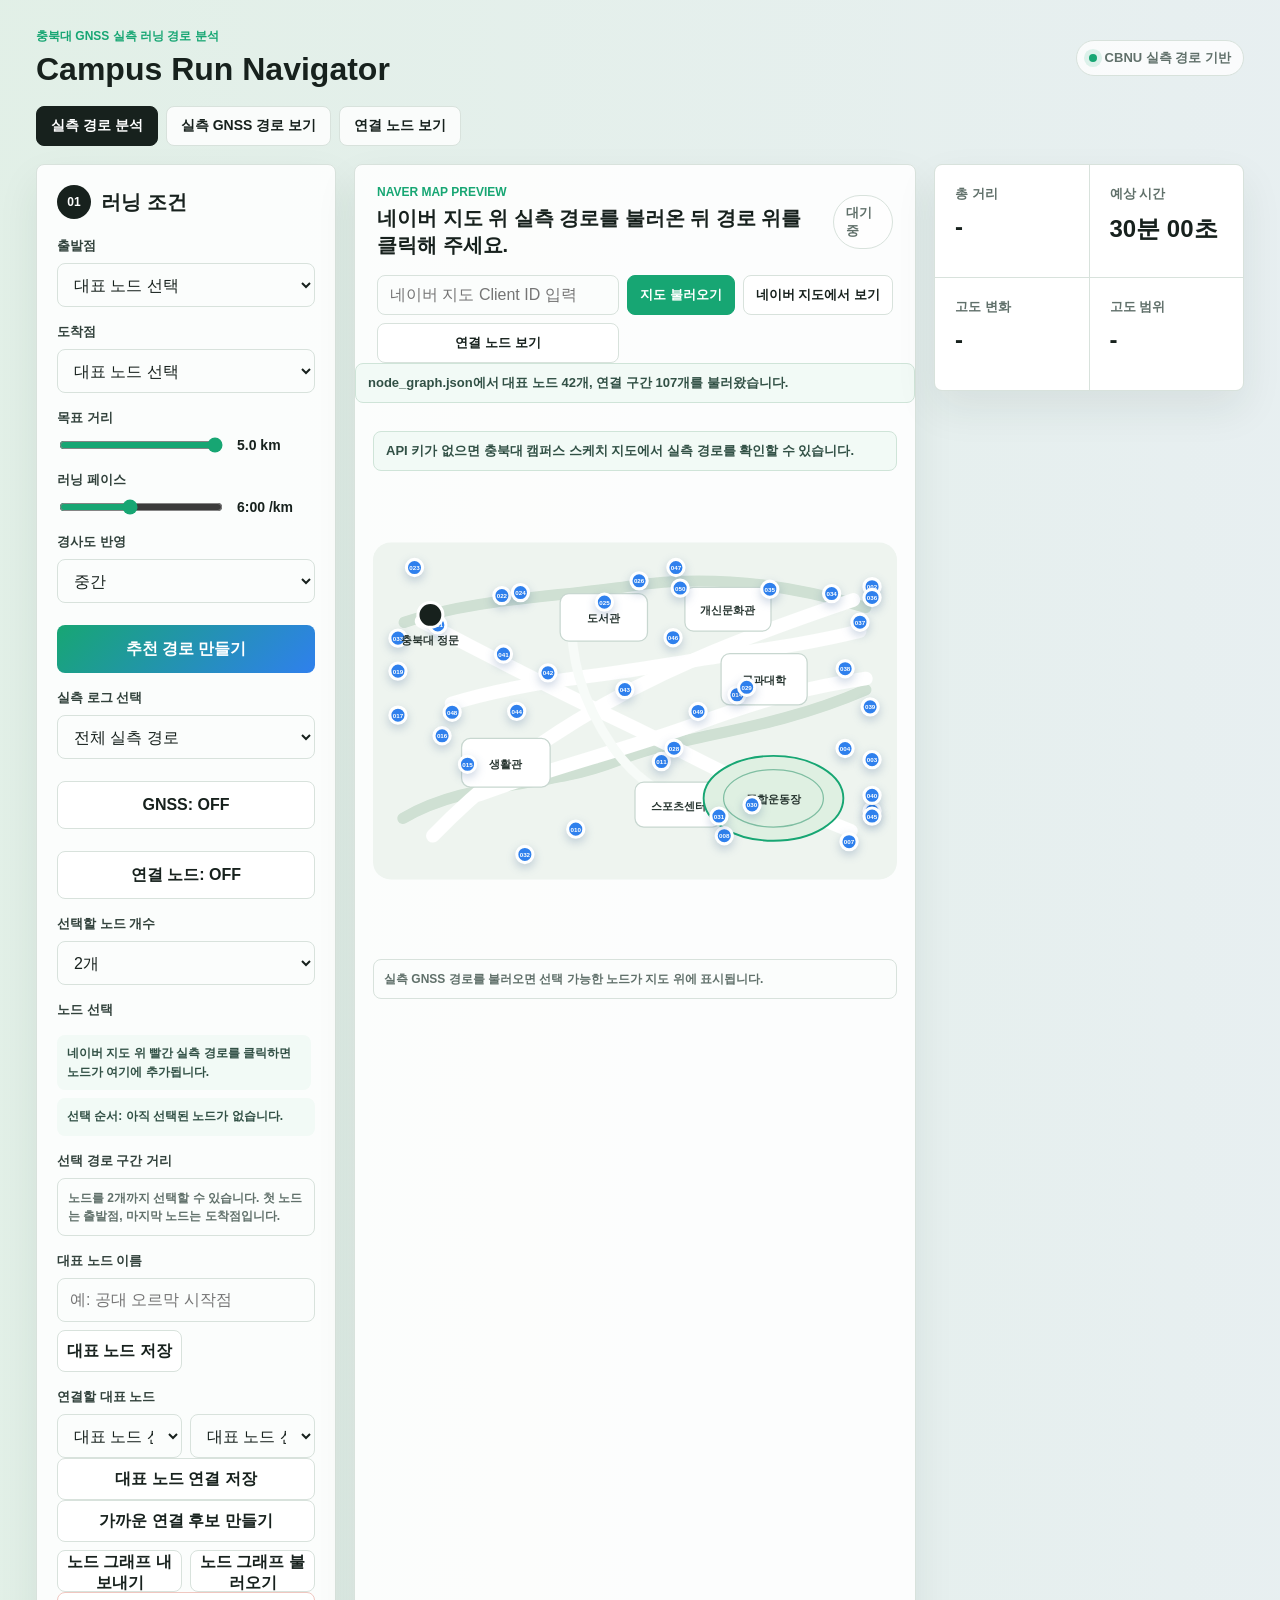
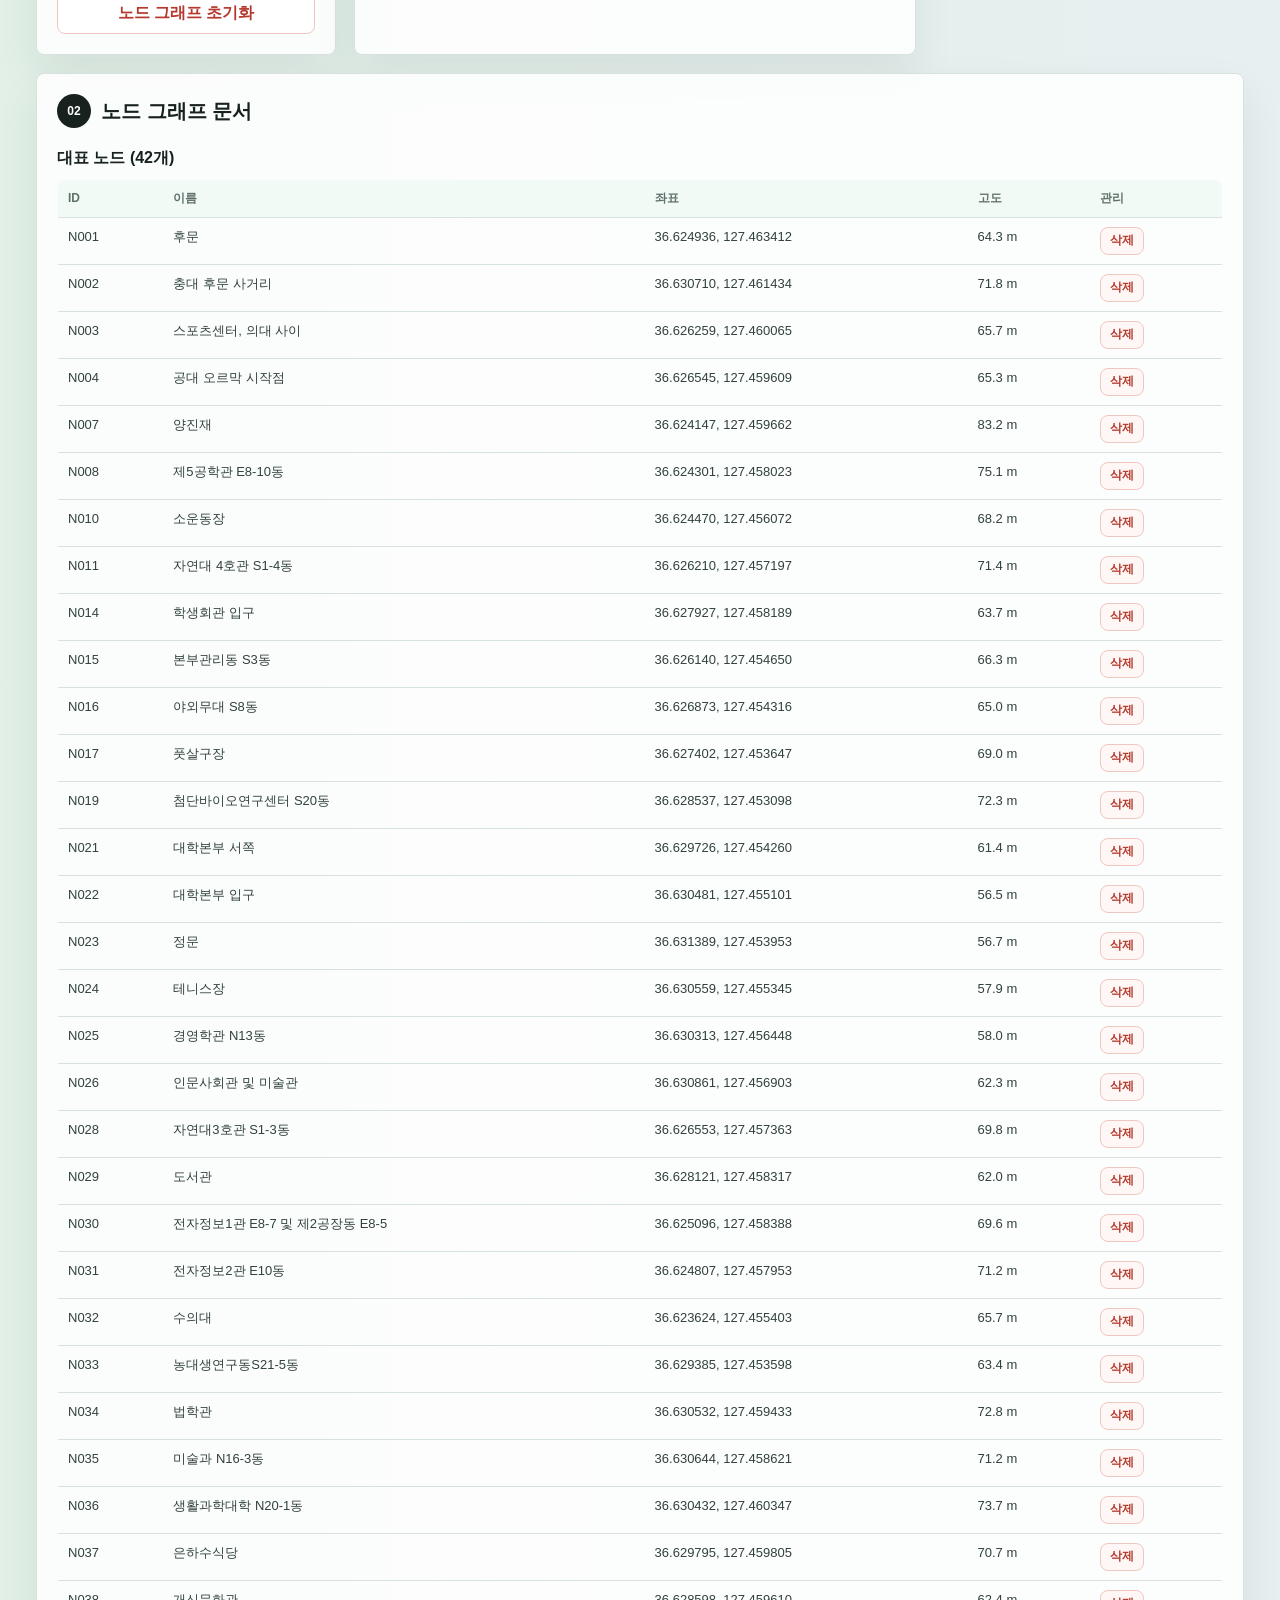
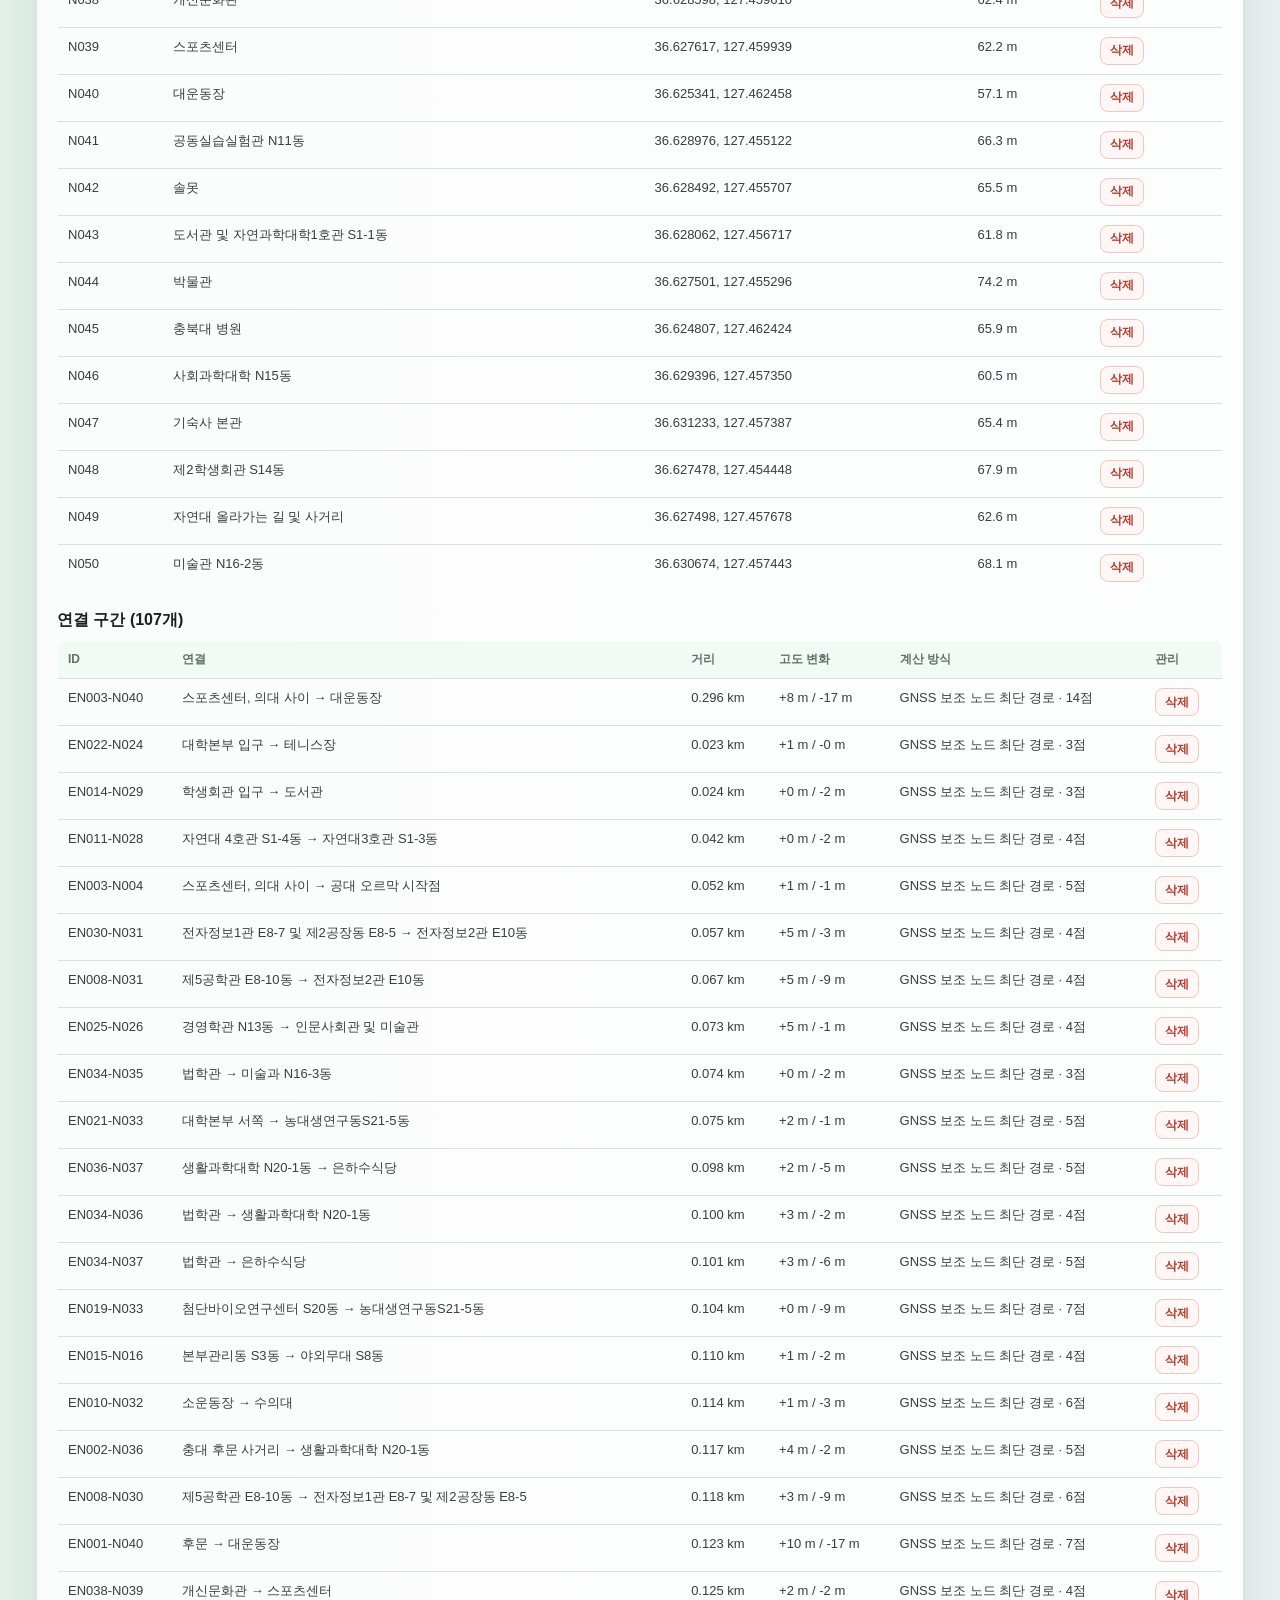
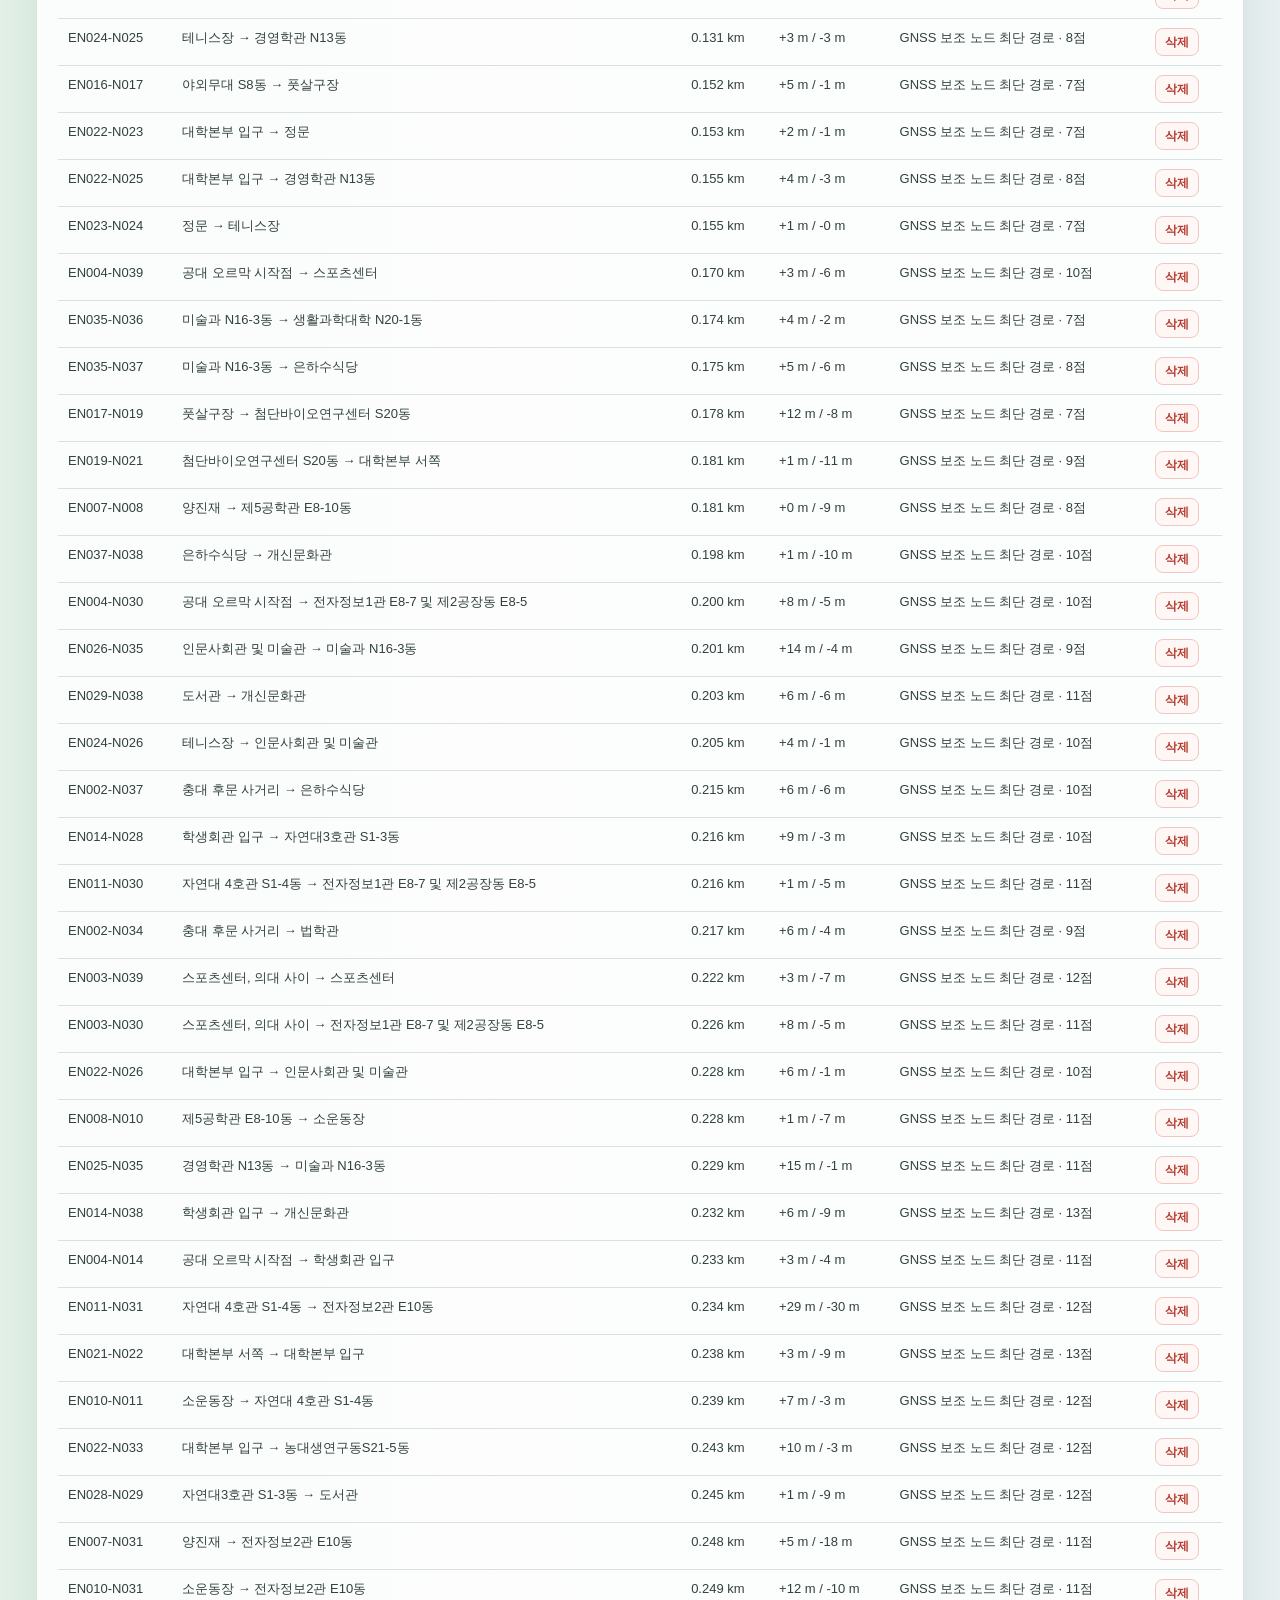
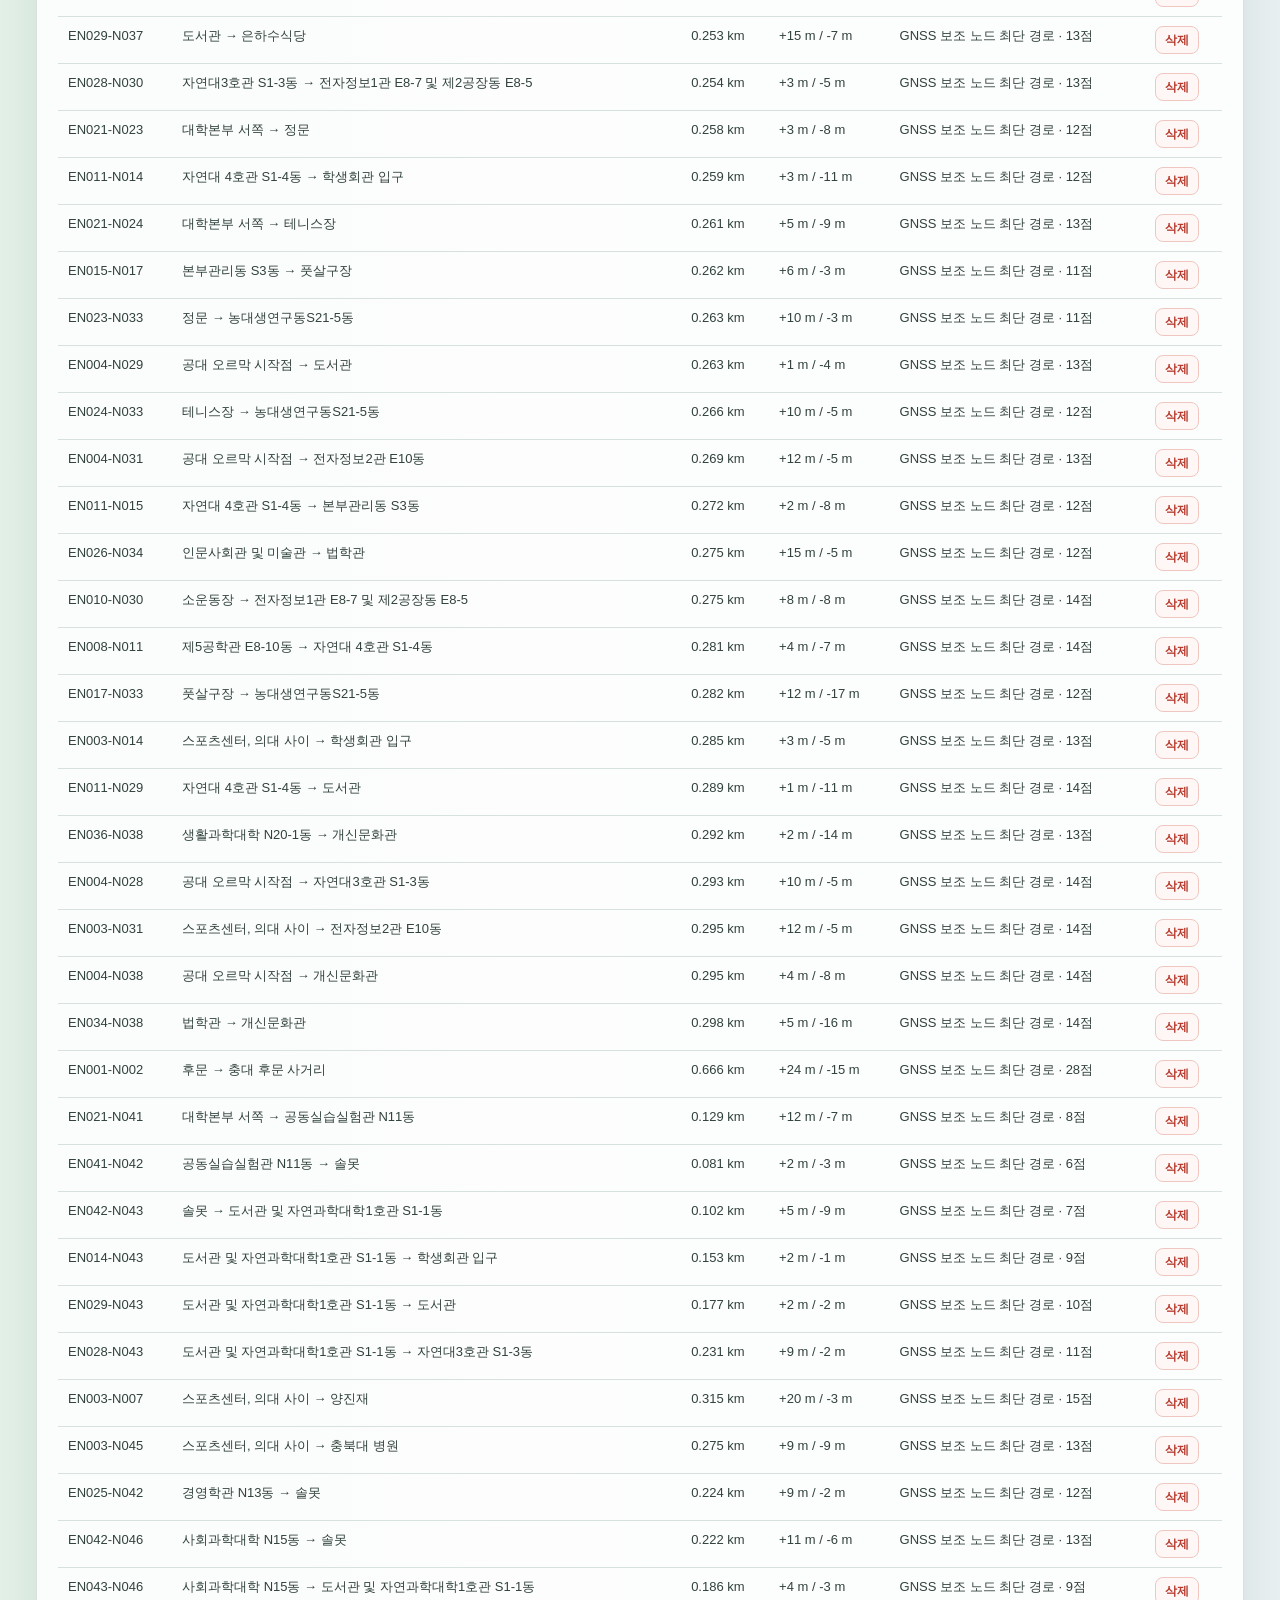
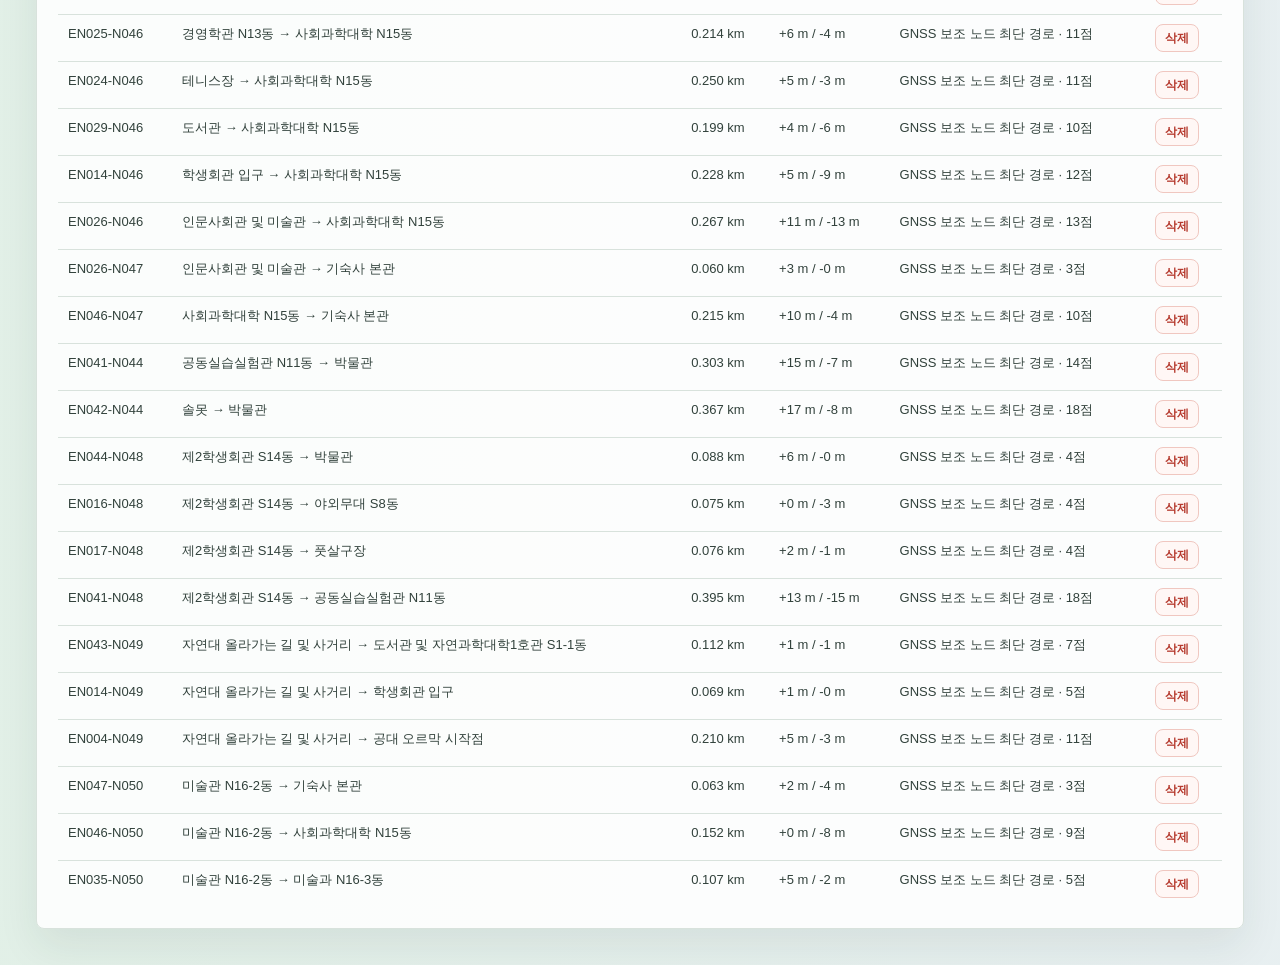
==== index.html @ 189ccc27 "Prefer clean routes within target distance" ====
<!DOCTYPE html>
<html lang="ko">
<head>
  <meta charset="UTF-8">
  <meta name="viewport" content="width=device-width, initial-scale=1.0">
  <title>Campus Run Navigator</title>
  <link rel="stylesheet" href="styles.css">
</head>
<body>
  <header class="topbar">
    <div>
      <p class="eyebrow">충북대 GNSS 실측 러닝 경로 분석</p>
      <h1>Campus Run Navigator</h1>
    </div>
    <div class="status-pill">
      <span class="dot"></span>
      CBNU 실측 경로 기반
    </div>
  </header>

  <nav class="quick-links" aria-label="페이지 이동">
    <a class="quick-link active" href="index.html">실측 경로 분석</a>
    <a class="quick-link" href="walked_path.html">실측 GNSS 경로 보기</a>
    <a class="quick-link" href="graph_view.html">연결 노드 보기</a>
  </nav>

  <main class="app-shell">
    <section class="control-panel" aria-label="실측 노드 설정">
      <div class="section-title">
        <span>01</span>
        <h2>러닝 조건</h2>
      </div>

      <label for="routeStartNode">출발점</label>
      <select id="routeStartNode"></select>

      <label for="routeEndNode">도착점</label>
      <select id="routeEndNode"></select>

      <label for="targetDistance">목표 거리</label>
      <div class="pace-row distance-row">
        <input id="targetDistance" type="range" min="1" max="5" step="0.5" value="5">
        <strong><span id="targetDistanceValue">5.0</span> km</strong>
      </div>

      <label for="pace">러닝 페이스</label>
      <div class="pace-row">
        <input id="pace" type="range" min="4.5" max="8" step="0.5" value="6">
        <strong><span id="paceValue">6:00</span> /km</strong>
      </div>

      <label for="slopeMode">경사도 반영</label>
      <select id="slopeMode">
        <option value="easy">쉬움</option>
        <option value="medium" selected>중간</option>
        <option value="hard">어려움</option>
      </select>

      <button class="primary-action" id="recommendGraphRoute">추천 경로 만들기</button>

      <label for="measuredLog">실측 로그 선택</label>
      <select id="measuredLog">
        <option value="all" selected>전체 실측 경로</option>
        <option value="gnss_log_2.csv">실측 경로 1</option>
        <option value="gnss_log_3.csv">실측 경로 2</option>
        <option value="gnss_log_4.csv">실측 경로 3</option>
      </select>

      <button class="secondary-action" id="loadMeasuredNodes">GNSS: OFF</button>
      <button class="secondary-action" id="showGraphOverlay">연결 노드: OFF</button>

      <label for="nodeLimit">선택할 노드 개수</label>
      <select id="nodeLimit">
        <option value="2">2개</option>
        <option value="3">3개</option>
        <option value="4">4개</option>
        <option value="5">5개</option>
        <option value="6">6개</option>
        <option value="7">7개</option>
        <option value="8">8개</option>
        <option value="9">9개</option>
        <option value="10">10개</option>
      </select>

      <label>노드 선택</label>
      <div class="node-picker" id="nodePicker" aria-label="실측 경로 노드 선택"></div>
      <div class="node-order" id="nodeOrder">선택 순서: 아직 선택한 노드가 없습니다.</div>

      <label>선택 경로 구간 거리</label>
      <div class="segment-list" id="segmentList">실측 경로를 불러온 뒤 지도 위 노드를 클릭해 출발점과 도착점을 선택하세요.</div>

      <label for="graphNodeName">대표 노드 이름</label>
      <input id="graphNodeName" class="graph-input" type="text" placeholder="예: 공대 오르막 시작점">
      <div class="graph-actions">
        <button class="secondary-action compact" id="saveGraphNode">대표 노드 저장</button>
      </div>
      <label for="graphEdgeFrom">연결할 대표 노드</label>
      <div class="graph-actions">
        <select id="graphEdgeFrom"></select>
        <select id="graphEdgeTo"></select>
      </div>
      <button class="secondary-action compact" id="saveGraphEdge">대표 노드 연결 저장</button>
      <button class="secondary-action compact" id="autoConnectGraph">가까운 연결 후보 만들기</button>
      <div class="graph-actions">
        <button class="secondary-action compact" id="exportGraph">노드 그래프 내보내기</button>
        <button class="secondary-action compact" id="importGraph">노드 그래프 불러오기</button>
      </div>
      <input id="importGraphFile" class="visually-hidden" type="file" accept="application/json,.json">
      <button class="secondary-action compact danger" id="clearGraph">노드 그래프 초기화</button>
    </section>

    <section class="map-panel" aria-label="실측 경로 지도">
      <div class="map-toolbar">
        <div>
          <p class="eyebrow">Naver Map Preview</p>
          <h2 id="routeName">실측 경로 위 노드를 선택해 주세요.</h2>
        </div>
        <div class="route-badge" id="routeBadge">대기 중</div>
      </div>

      <div class="naver-config" id="naverConfig">
        <input id="naverClientId" type="password" placeholder="네이버 지도 Client ID 입력">
        <button id="loadNaverMap">지도 불러오기</button>
        <a href="https://map.naver.com/p/search/%EC%B6%A9%EB%B6%81%EB%8C%80%ED%95%99%EA%B5%90" target="_blank" rel="noreferrer">네이버 지도에서 보기</a>
        <a href="graph_view.html">연결 노드 보기</a>
      </div>
      <div class="fallback-notice" id="mapStatus">네이버 지도와 GNSS 로그 상태가 여기에 표시됩니다.</div>

      <div class="campus-map">
        <div id="naverMap" class="naver-map" aria-label="네이버 지도 기반 충북대 실측 경로 미리보기"></div>
        <div id="mapFallbackNotice" class="fallback-notice">API 키가 없으면 충북대 캠퍼스 스케치 지도에서 실측 경로를 확인할 수 있습니다.</div>
        <svg viewBox="0 0 840 540" role="img" aria-label="충북대 실측 경로 예시 지도">
          <defs>
            <linearGradient id="greenPath" x1="0" x2="1" y1="0" y2="1">
              <stop offset="0%" stop-color="#17a673"/>
              <stop offset="100%" stop-color="#2f80ed"/>
            </linearGradient>
            <filter id="softShadow" x="-20%" y="-20%" width="140%" height="140%">
              <feDropShadow dx="0" dy="10" stdDeviation="12" flood-color="#214236" flood-opacity=".22"/>
            </filter>
          </defs>

          <rect x="0" y="0" width="840" height="540" rx="28" fill="#eef4ef"/>
          <path d="M50 128 C160 90 288 88 410 70 C528 52 652 62 790 104" class="terrain-line"/>
          <path d="M48 442 C154 380 272 396 390 350 C508 304 626 306 790 236" class="terrain-line"/>
          <path d="M96 470 C168 396 240 338 326 286 C440 215 568 160 770 92" class="road"/>
          <path d="M78 126 C180 178 282 232 388 282 C514 342 638 412 766 462" class="road"/>
          <path d="M126 258 C242 222 356 216 470 196 C588 176 684 166 780 142" class="road"/>
          <path d="M170 404 C288 360 406 332 520 290 C640 246 710 230 790 218" class="road"/>
          <path d="M318 92 C314 180 332 252 386 330 C430 392 490 430 622 438" class="road secondary"/>

          <g class="building library">
            <rect x="300" y="82" width="140" height="76" rx="14"/>
            <text x="370" y="128">도서관</text>
          </g>
          <g class="building engineering">
            <rect x="558" y="178" width="138" height="82" rx="14"/>
            <text x="627" y="227">공과대학</text>
          </g>
          <g class="building dorm">
            <rect x="142" y="314" width="142" height="78" rx="14"/>
            <text x="213" y="362">생활관</text>
          </g>
          <g class="building culture">
            <rect x="500" y="72" width="138" height="70" rx="14"/>
            <text x="569" y="114">개신문화관</text>
          </g>
          <g class="building sports">
            <rect x="420" y="384" width="138" height="72" rx="14"/>
            <text x="489" y="428">스포츠센터</text>
          </g>
          <g class="field">
            <ellipse cx="642" cy="410" rx="112" ry="68"/>
            <ellipse cx="642" cy="410" rx="80" ry="46"/>
            <text x="642" y="417">종합운동장</text>
          </g>

          <path id="measuredBasePath" class="measured-base-path" d=""></path>
          <g id="graphLayer"></g>
          <path id="routePath" d="" class="route-path" filter="url(#softShadow)"/>
          <g id="routePoints"></g>
          <g id="measuredNodeLayer"></g>
          <g id="nodeTooltipLayer"></g>

          <g class="gate">
            <circle cx="92" cy="116" r="20"/>
            <text x="92" y="163">충북대 정문</text>
          </g>
        </svg>
      </div>
      <div class="segment-list map-segment-summary" id="mapSegmentSummary">지도 위 실측 경로에서 노드를 선택하면 선택 순서 기준 총 거리와 고도가 표시됩니다.</div>
    </section>

    <section class="summary-panel" aria-label="실측 분석 결과">
      <div class="metric">
        <span>총 거리</span>
        <strong id="metricDistance">-</strong>
      </div>
      <div class="metric">
        <span>예상 시간</span>
        <strong id="metricTime">-</strong>
      </div>
      <div class="metric">
        <span>고도 변화</span>
        <strong id="metricClimb">-</strong>
      </div>
      <div class="metric">
        <span>고도 범위</span>
        <strong id="metricLevel">-</strong>
      </div>
    </section>

    <section class="graph-panel" aria-label="저장된 노드 그래프 문서">
      <div class="section-title">
        <span>02</span>
        <h2>노드 그래프 문서</h2>
      </div>
      <div id="graphDocument" class="graph-document">아직 저장된 대표 노드나 연결 구간이 없습니다.</div>
    </section>
  </main>

  <script src="app.js?v=20260522-under5-clean-routes"></script>
</body>
</html>
---- styles.css ----
:root {
  --ink: #17211d;
  --muted: #60706a;
  --panel: #ffffff;
  --line: #d8e2dc;
  --mint: #17a673;
  --blue: #2f80ed;
  --amber: #f1a638;
  --coral: #e96754;
  --ground: #f3f6f1;
}

* {
  box-sizing: border-box;
}

body {
  margin: 0;
  min-height: 100vh;
  color: var(--ink);
  font-family: "Segoe UI", "Noto Sans KR", Arial, sans-serif;
  background:
    linear-gradient(90deg, rgba(23, 166, 115, .08), rgba(47, 128, 237, .06)),
    var(--ground);
}

.topbar {
  display: flex;
  align-items: center;
  justify-content: space-between;
  gap: 24px;
  padding: 28px 36px 18px;
}

.quick-links {
  display: flex;
  flex-wrap: wrap;
  gap: 8px;
  padding: 0 36px 18px;
}

.quick-link {
  display: inline-flex;
  align-items: center;
  justify-content: center;
  min-height: 40px;
  padding: 0 14px;
  border: 1px solid var(--line);
  border-radius: 8px;
  color: var(--ink);
  background: rgba(255, 255, 255, .82);
  font-size: 14px;
  font-weight: 800;
  text-decoration: none;
}

.quick-link.active {
  color: #ffffff;
  border-color: var(--ink);
  background: var(--ink);
}

.eyebrow {
  margin: 0 0 6px;
  color: var(--mint);
  font-size: 12px;
  font-weight: 800;
  text-transform: uppercase;
}

h1,
h2 {
  margin: 0;
  letter-spacing: 0;
}

h1 {
  font-size: 32px;
}

h2 {
  font-size: 20px;
}

.status-pill,
.route-badge {
  display: inline-flex;
  align-items: center;
  gap: 8px;
  min-height: 36px;
  padding: 8px 12px;
  border: 1px solid var(--line);
  border-radius: 999px;
  color: var(--muted);
  background: rgba(255, 255, 255, .78);
  font-size: 13px;
  font-weight: 700;
}

.dot {
  width: 8px;
  height: 8px;
  border-radius: 50%;
  background: var(--mint);
  box-shadow: 0 0 0 5px rgba(23, 166, 115, .13);
}

.app-shell {
  display: grid;
  grid-template-columns: 300px minmax(380px, 1fr) 310px;
  gap: 18px;
  padding: 0 36px 36px;
}

.control-panel,
.map-panel,
.summary-panel,
.graph-panel,
.candidate-panel {
  border: 1px solid var(--line);
  border-radius: 8px;
  background: rgba(255, 255, 255, .88);
  box-shadow: 0 18px 42px rgba(28, 54, 43, .08);
}

.control-panel,
.candidate-panel,
.graph-panel {
  padding: 20px;
}

.section-title {
  display: flex;
  align-items: center;
  gap: 10px;
  margin-bottom: 18px;
}

.section-title span {
  display: grid;
  place-items: center;
  width: 34px;
  height: 34px;
  border-radius: 50%;
  color: white;
  background: var(--ink);
  font-size: 12px;
  font-weight: 800;
}

label {
  display: block;
  margin: 16px 0 8px;
  color: #31413b;
  font-size: 13px;
  font-weight: 800;
}

select,
button,
input {
  font: inherit;
}

select {
  width: 100%;
  height: 44px;
  padding: 0 12px;
  border: 1px solid var(--line);
  border-radius: 8px;
  color: var(--ink);
  background: #fbfdfc;
}

.graph-input {
  width: 100%;
  height: 44px;
  padding: 0 12px;
  border: 1px solid var(--line);
  border-radius: 8px;
  color: var(--ink);
  background: #fbfdfc;
}

.segmented {
  display: grid;
  grid-template-columns: repeat(3, 1fr);
  gap: 6px;
}

.segmented button,
.primary-action,
.secondary-action {
  border: 0;
  border-radius: 8px;
  cursor: pointer;
  font-weight: 800;
}

.secondary-action.compact {
  height: 42px;
  margin-top: 0;
}

.secondary-action.danger {
  color: #b5392d;
  border-color: #f0c7c0;
}

.graph-actions {
  display: grid;
  grid-template-columns: 1fr 1fr;
  gap: 8px;
  margin-top: 8px;
}

.visually-hidden {
  position: absolute;
  width: 1px;
  height: 1px;
  margin: -1px;
  overflow: hidden;
  clip: rect(0 0 0 0);
  white-space: nowrap;
  border: 0;
}

.segmented button {
  height: 42px;
  color: var(--muted);
  background: #eef4ef;
}

.segmented button.active {
  color: #ffffff;
  background: var(--ink);
}

.pace-row {
  display: flex;
  align-items: center;
  gap: 12px;
}

.pace-row input {
  width: 100%;
  accent-color: var(--mint);
}

.pace-row strong {
  min-width: 78px;
  font-size: 14px;
}

.node-picker {
  display: grid;
  gap: 8px;
  max-height: 300px;
  overflow: auto;
  padding-right: 4px;
}

.node-group-title {
  margin-top: 8px;
  color: var(--mint);
  font-size: 12px;
  font-weight: 900;
}

.node-option {
  display: flex;
  align-items: center;
  gap: 9px;
  min-height: 38px;
  margin: 0;
  padding: 8px 10px;
  border: 1px solid var(--line);
  border-radius: 8px;
  color: #31413b;
  background: #fbfdfc;
  font-size: 13px;
  font-weight: 800;
  cursor: pointer;
}

.selected-node-button {
  width: 100%;
  text-align: left;
  justify-content: space-between;
}

.selected-node-button span {
  line-height: 1.35;
}

.delete-node {
  flex: 0 0 auto;
  padding: 5px 8px;
  border-radius: 999px;
  color: #ffffff;
  background: #e96754;
  font-size: 11px;
  font-style: normal;
  font-weight: 900;
}

.node-option input {
  width: 16px;
  height: 16px;
  accent-color: var(--mint);
}

.node-order {
  min-height: 38px;
  margin-top: 8px;
  padding: 9px 10px;
  border-radius: 8px;
  color: #315045;
  background: #f2faf6;
  font-size: 12px;
  font-weight: 800;
  line-height: 1.55;
}

.segment-list {
  display: grid;
  gap: 8px;
  min-height: 40px;
  padding: 10px;
  border: 1px solid var(--line);
  border-radius: 8px;
  color: var(--muted);
  background: #fbfdfc;
  font-size: 12px;
  font-weight: 800;
  line-height: 1.5;
}

.map-segment-summary {
  margin: 0 18px 18px;
}

.segment-item {
  display: flex;
  justify-content: space-between;
  gap: 10px;
  color: #31413b;
}

.segment-item span {
  display: grid;
  gap: 2px;
}

.segment-item em {
  color: var(--muted);
  font-size: 11px;
  font-style: normal;
  font-weight: 700;
}

.segment-item strong {
  color: var(--mint);
  white-space: nowrap;
}

.primary-action,
.secondary-action {
  width: 100%;
  height: 48px;
  margin-top: 22px;
}

.primary-action {
  color: #ffffff;
  background: linear-gradient(135deg, var(--mint), var(--blue));
}

.secondary-action {
  color: var(--ink);
  border: 1px solid var(--line);
  background: #ffffff;
}

.map-panel {
  overflow: hidden;
}

.map-toolbar {
  display: flex;
  align-items: center;
  justify-content: space-between;
  gap: 14px;
  padding: 20px 22px 0;
}

.naver-config {
  display: grid;
  grid-template-columns: minmax(160px, 1fr) auto auto;
  gap: 8px;
  padding: 16px 22px 0;
}

.naver-config input {
  min-width: 0;
  height: 40px;
  padding: 0 12px;
  border: 1px solid var(--line);
  border-radius: 8px;
  color: var(--ink);
  background: #fbfdfc;
}

.naver-config button,
.naver-config a {
  display: inline-flex;
  align-items: center;
  justify-content: center;
  min-height: 40px;
  padding: 0 12px;
  border: 1px solid var(--line);
  border-radius: 8px;
  color: var(--ink);
  background: #ffffff;
  font-size: 13px;
  font-weight: 800;
  text-decoration: none;
  cursor: pointer;
}

.naver-config button {
  color: #ffffff;
  border-color: var(--mint);
  background: var(--mint);
}

.calibration-panel {
  display: grid;
  grid-template-columns: minmax(170px, 1fr) auto auto auto;
  gap: 8px;
  padding: 10px 22px 0;
}

.calibration-panel select,
.calibration-panel button {
  min-height: 38px;
  border: 1px solid var(--line);
  border-radius: 8px;
  color: var(--ink);
  background: #ffffff;
  font-size: 13px;
  font-weight: 800;
}

.calibration-panel button {
  padding: 0 12px;
  cursor: pointer;
}

.calibration-panel button.active {
  color: #ffffff;
  border-color: var(--coral);
  background: var(--coral);
}

.custom-node-panel {
  display: grid;
  grid-template-columns: minmax(180px, 1fr) 90px auto auto;
  gap: 8px;
  padding: 10px 22px 0;
}

.custom-node-panel input,
.custom-node-panel button,
.segment-override-panel input,
.segment-override-panel select,
.segment-override-panel button {
  min-height: 38px;
  border: 1px solid var(--line);
  border-radius: 8px;
  color: var(--ink);
  background: #ffffff;
  font-size: 13px;
  font-weight: 800;
}

.custom-node-panel input,
.segment-override-panel input,
.segment-override-panel select {
  min-width: 0;
  padding: 0 12px;
}

.custom-node-panel button,
.segment-override-panel button {
  padding: 0 12px;
  cursor: pointer;
}

.custom-node-panel button.active {
  color: #ffffff;
  border-color: var(--blue);
  background: var(--blue);
}

.segment-override-panel {
  display: grid;
  grid-template-columns: minmax(180px, 1fr) 120px 120px auto auto;
  gap: 8px;
  padding: 10px 22px 0;
}

.campus-map {
  position: relative;
  padding: 18px;
}

.naver-map {
  display: none;
  width: 100%;
  min-height: 460px;
  border-radius: 8px;
  overflow: hidden;
  background: #eef4ef;
}

.map-panel.naver-ready .naver-map {
  display: block;
}

.map-panel.naver-ready .campus-map svg,
.map-panel.naver-ready .campus-map .fallback-notice {
  display: none;
}

.fallback-notice {
  margin-bottom: 10px;
  padding: 10px 12px;
  border: 1px solid #cfe4d8;
  border-radius: 8px;
  color: #315045;
  background: #f2faf6;
  font-size: 13px;
  font-weight: 700;
}

.campus-map svg {
  display: block;
  width: 100%;
  min-height: 460px;
}

.terrain-line {
  fill: none;
  stroke: #cfe0d3;
  stroke-width: 18;
  stroke-linecap: round;
}

.road {
  fill: none;
  stroke: #ffffff;
  stroke-width: 22;
  stroke-linecap: round;
}

.road.secondary {
  stroke-width: 15;
  stroke: #f7fbf8;
}

.route-path {
  fill: none;
  stroke: url(#greenPath);
  stroke-width: 14;
  stroke-linecap: round;
  stroke-dasharray: 18 10;
}

.measured-track {
  fill: none;
  stroke: #e96754;
  stroke-width: 8;
  stroke-linecap: round;
  stroke-linejoin: round;
  filter: drop-shadow(0 10px 10px rgba(85, 34, 26, .18));
}

.measured-base-path {
  fill: none;
  stroke: #e96754;
  stroke-width: 10;
  stroke-linecap: round;
  stroke-linejoin: round;
  stroke-opacity: .62;
  cursor: crosshair;
}

.measured-node {
  fill: #2f80ed;
  stroke: #ffffff;
  stroke-width: 5;
  cursor: pointer;
}

.measured-node.candidate {
  fill: #ffffff;
  stroke: #e96754;
  stroke-width: 3;
}

.measured-node.candidate.chosen {
  fill: #dff7eb;
  stroke: #17a673;
}

.measured-node.selected {
  fill: #17a673;
}

.graph-edge {
  fill: none;
  stroke: #f1a638;
  stroke-width: 14;
  stroke-linecap: round;
  stroke-linejoin: round;
  stroke-opacity: 1;
}

.graph-edge-candidate {
  fill: none;
  stroke: #ffd166;
  stroke-width: 8;
  stroke-linecap: round;
  stroke-linejoin: round;
  stroke-dasharray: 5 8;
  stroke-opacity: .9;
}

.graph-node {
  fill: #2f80ed;
  stroke: #ffffff;
  stroke-width: 5;
  filter: drop-shadow(0 6px 8px rgba(34, 74, 132, .24));
}

.graph-node-label {
  fill: #ffffff;
  font-size: 10px;
  font-weight: 900;
  text-anchor: middle;
  dominant-baseline: central;
}

.node-tooltip rect {
  fill: #ffffff;
  stroke: #d8e2dc;
  stroke-width: 2;
  filter: drop-shadow(0 8px 12px rgba(28, 54, 43, .16));
}

.node-tooltip text {
  fill: #17211d;
  font-size: 16px;
  font-weight: 900;
}

.node-tooltip .node-tooltip-sub {
  fill: #60706a;
  font-size: 12px;
  font-weight: 800;
}

.walk-label {
  fill: #17211d;
  font-size: 18px;
  font-weight: 900;
}

.building rect {
  fill: #ffffff;
  stroke: #c8d7d0;
  stroke-width: 2;
}

.building text,
.field text,
.gate text {
  text-anchor: middle;
  font-size: 18px;
  font-weight: 800;
  fill: #26342f;
}

.field ellipse {
  fill: #dff0e2;
  stroke: #17a673;
  stroke-width: 3;
}

.field ellipse + ellipse {
  fill: none;
  stroke: #7fbea2;
  stroke-width: 2;
}

.gate circle,
.route-point {
  fill: #17211d;
  stroke: #ffffff;
  stroke-width: 5;
}

.route-point.end {
  fill: var(--coral);
}

.route-point.recommended {
  fill: var(--mint);
}

.route-point.recommended.end {
  fill: #17a673;
}

.summary-panel {
  display: grid;
  grid-template-columns: repeat(2, 1fr);
  gap: 1px;
  overflow: hidden;
  align-self: start;
  background: var(--line);
}

.graph-panel {
  grid-column: 1 / -1;
}

.graph-document {
  display: grid;
  gap: 16px;
  color: #31413b;
  font-size: 13px;
  line-height: 1.55;
  overflow-x: auto;
}

.graph-document h3 {
  margin: 0 0 8px;
  color: var(--ink);
  font-size: 16px;
}

.graph-table {
  width: 100%;
  border-collapse: collapse;
  overflow: hidden;
  border: 1px solid var(--line);
  border-radius: 8px;
}

.graph-table th,
.graph-table td {
  padding: 9px 10px;
  border-bottom: 1px solid var(--line);
  text-align: left;
  vertical-align: top;
}

.graph-table th {
  color: var(--muted);
  background: #f2faf6;
  font-size: 12px;
}

.graph-table tr:last-child td {
  border-bottom: 0;
}

.graph-note {
  margin: 0 0 8px;
  padding: 10px 12px;
  border: 1px solid #f3d88e;
  border-radius: 8px;
  color: #5e4800;
  background: #fff8de;
  font-size: 13px;
  font-weight: 800;
}

.graph-manage {
  display: flex;
  flex-wrap: wrap;
  gap: 6px;
}

.graph-delete {
  min-height: 28px;
  padding: 0 9px;
  border-radius: 8px;
  font-size: 12px;
  font-weight: 900;
  cursor: pointer;
}

.graph-delete {
  border: 1px solid #f0c7c0;
  color: #b5392d;
  background: #fff7f5;
}

.graph-approve {
  min-height: 28px;
  padding: 0 9px;
  border: 1px solid #b8e5d1;
  border-radius: 8px;
  color: #0e7a52;
  background: #effaf5;
  font-size: 12px;
  font-weight: 900;
  cursor: pointer;
}

.graph-empty {
  padding: 14px;
  border: 1px solid var(--line);
  border-radius: 8px;
  color: var(--muted);
  background: #fbfdfc;
  font-weight: 800;
}

.metric {
  min-height: 112px;
  padding: 20px;
  background: #ffffff;
}

.metric span {
  display: block;
  color: var(--muted);
  font-size: 13px;
  font-weight: 800;
}

.metric strong {
  display: block;
  margin-top: 10px;
  font-size: 24px;
}

.walk-shell {
  display: grid;
  grid-template-columns: minmax(480px, 1fr) 340px;
  gap: 18px;
  padding: 0 36px 36px;
}

.walk-map-panel,
.walk-summary-panel {
  border: 1px solid var(--line);
  border-radius: 8px;
  background: rgba(255, 255, 255, .88);
  box-shadow: 0 18px 42px rgba(28, 54, 43, .08);
  overflow: hidden;
}

.walk-map-wrap {
  padding: 18px;
}

.walk-svg {
  display: block;
  width: 100%;
  min-height: 560px;
}

.walk-summary-panel {
  display: grid;
  grid-template-columns: repeat(2, 1fr);
  gap: 1px;
  align-self: start;
  background: var(--line);
}

.walk-map-panel.naver-ready .naver-map {
  display: block;
}

.walk-map-panel.naver-ready .walk-svg {
  display: none;
}

.route-list {
  display: grid;
  gap: 10px;
}

.route-card {
  width: 100%;
  border: 1px solid var(--line);
  border-radius: 8px;
  padding: 14px;
  text-align: left;
  color: var(--ink);
  background: #fbfdfc;
  cursor: pointer;
}

.route-card.active {
  border-color: var(--mint);
  box-shadow: inset 4px 0 0 var(--mint);
}

.route-card h3 {
  margin: 0 0 8px;
  font-size: 16px;
}

.route-card p {
  margin: 0;
  color: var(--muted);
  font-size: 13px;
  line-height: 1.55;
}

.chip-row {
  display: flex;
  flex-wrap: wrap;
  gap: 6px;
  margin-top: 10px;
}

.chip {
  padding: 5px 8px;
  border-radius: 999px;
  color: #33443e;
  background: #edf4f1;
  font-size: 12px;
  font-weight: 800;
}

@media (max-width: 1100px) {
  .app-shell {
    grid-template-columns: 280px 1fr;
  }

  .summary-panel,
  .candidate-panel,
  .graph-panel,
  .walk-map-panel,
  .walk-summary-panel {
    grid-column: 1 / -1;
  }

  .walk-shell {
    grid-template-columns: 1fr;
  }
}

@media (max-width: 760px) {
  .topbar {
    align-items: flex-start;
    flex-direction: column;
    padding: 22px 18px 14px;
  }

  .quick-links {
    padding: 0 18px 14px;
  }

  .quick-link {
    flex: 1 1 170px;
  }

  .app-shell {
    grid-template-columns: 1fr;
    padding: 0 18px 24px;
  }

  .map-toolbar {
    align-items: flex-start;
    flex-direction: column;
  }

  .naver-config {
    grid-template-columns: 1fr;
    padding: 14px 18px 0;
  }

  .calibration-panel {
    grid-template-columns: 1fr;
    padding: 10px 18px 0;
  }

  .custom-node-panel {
    grid-template-columns: 1fr;
    padding: 10px 18px 0;
  }

  .segment-override-panel {
    grid-template-columns: 1fr;
    padding: 10px 18px 0;
  }

  .graph-actions {
    grid-template-columns: 1fr;
  }

  .campus-map svg {
    min-height: 320px;
  }

  .naver-map {
    min-height: 320px;
  }

  .summary-panel,
  .candidate-panel {
    grid-column: auto;
  }

  .walk-shell {
    grid-template-columns: 1fr;
    padding: 0 18px 24px;
  }

  .walk-svg {
    min-height: 360px;
  }
}
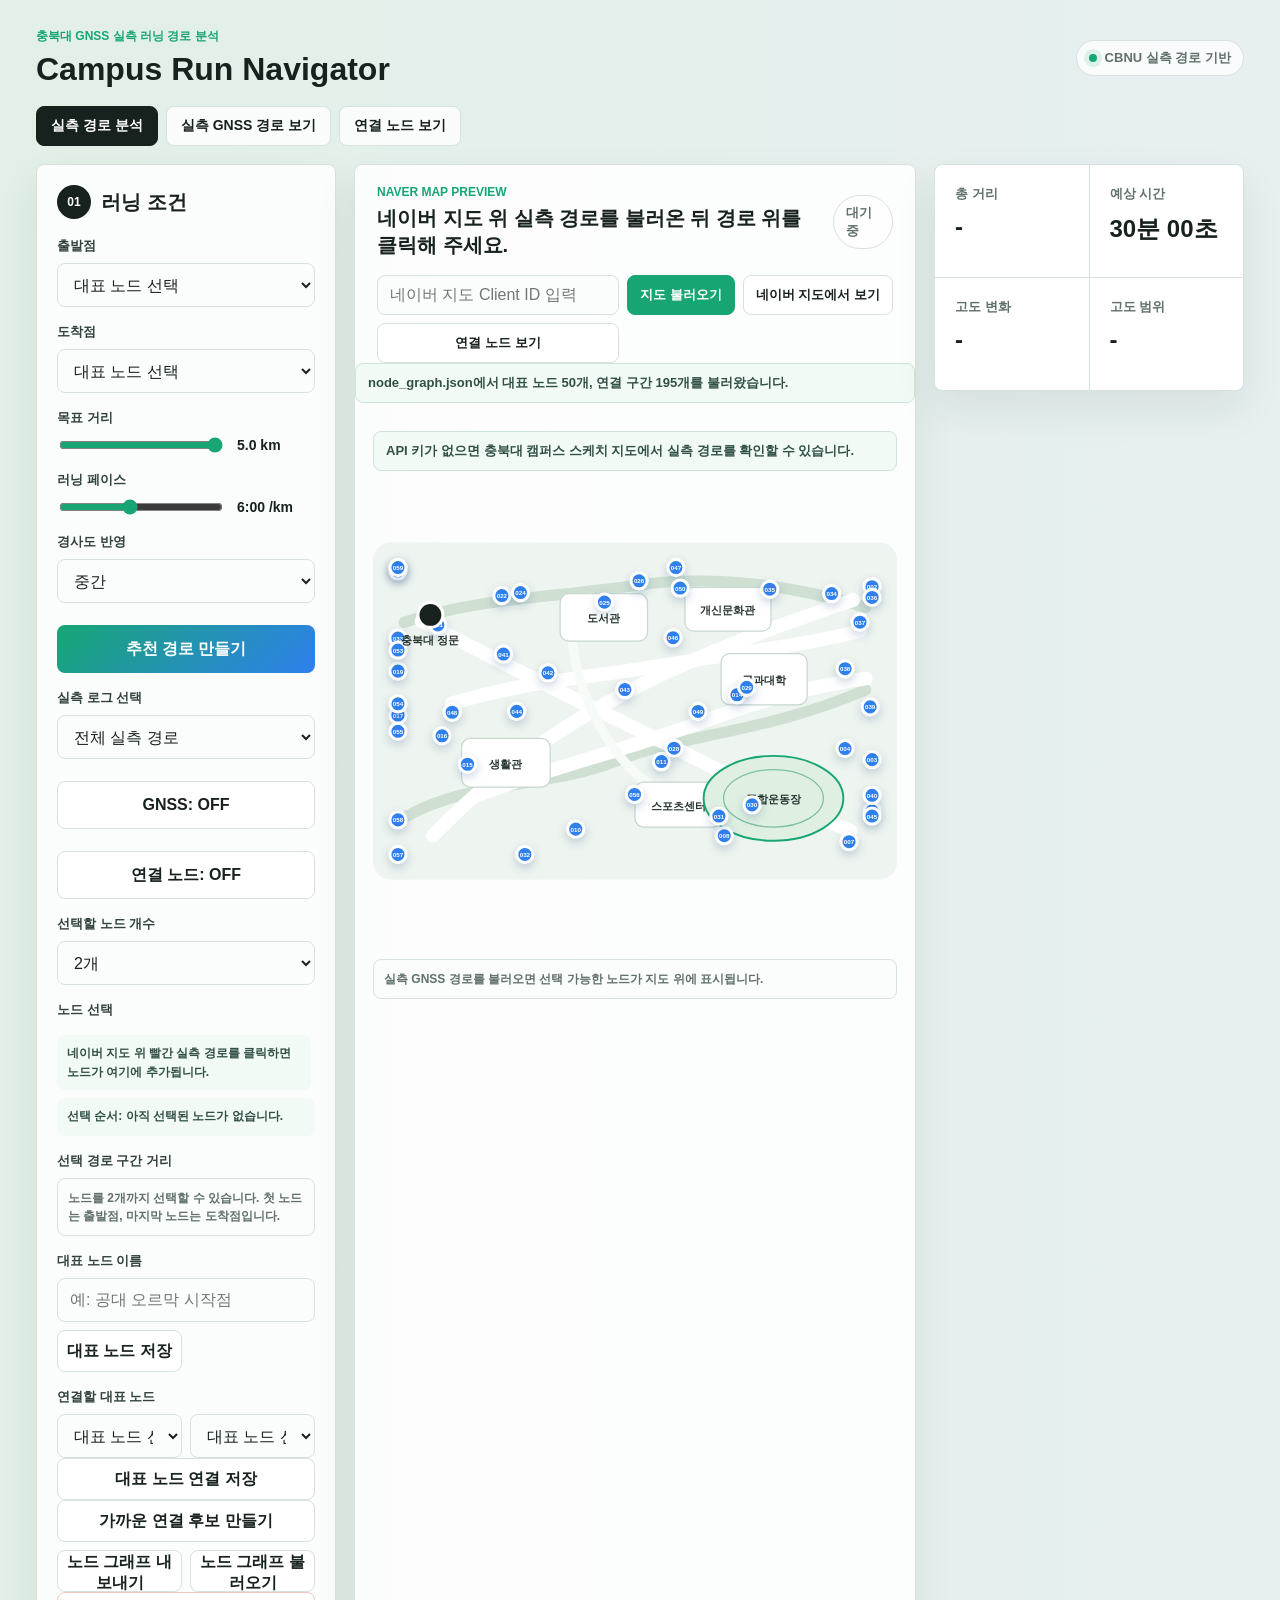
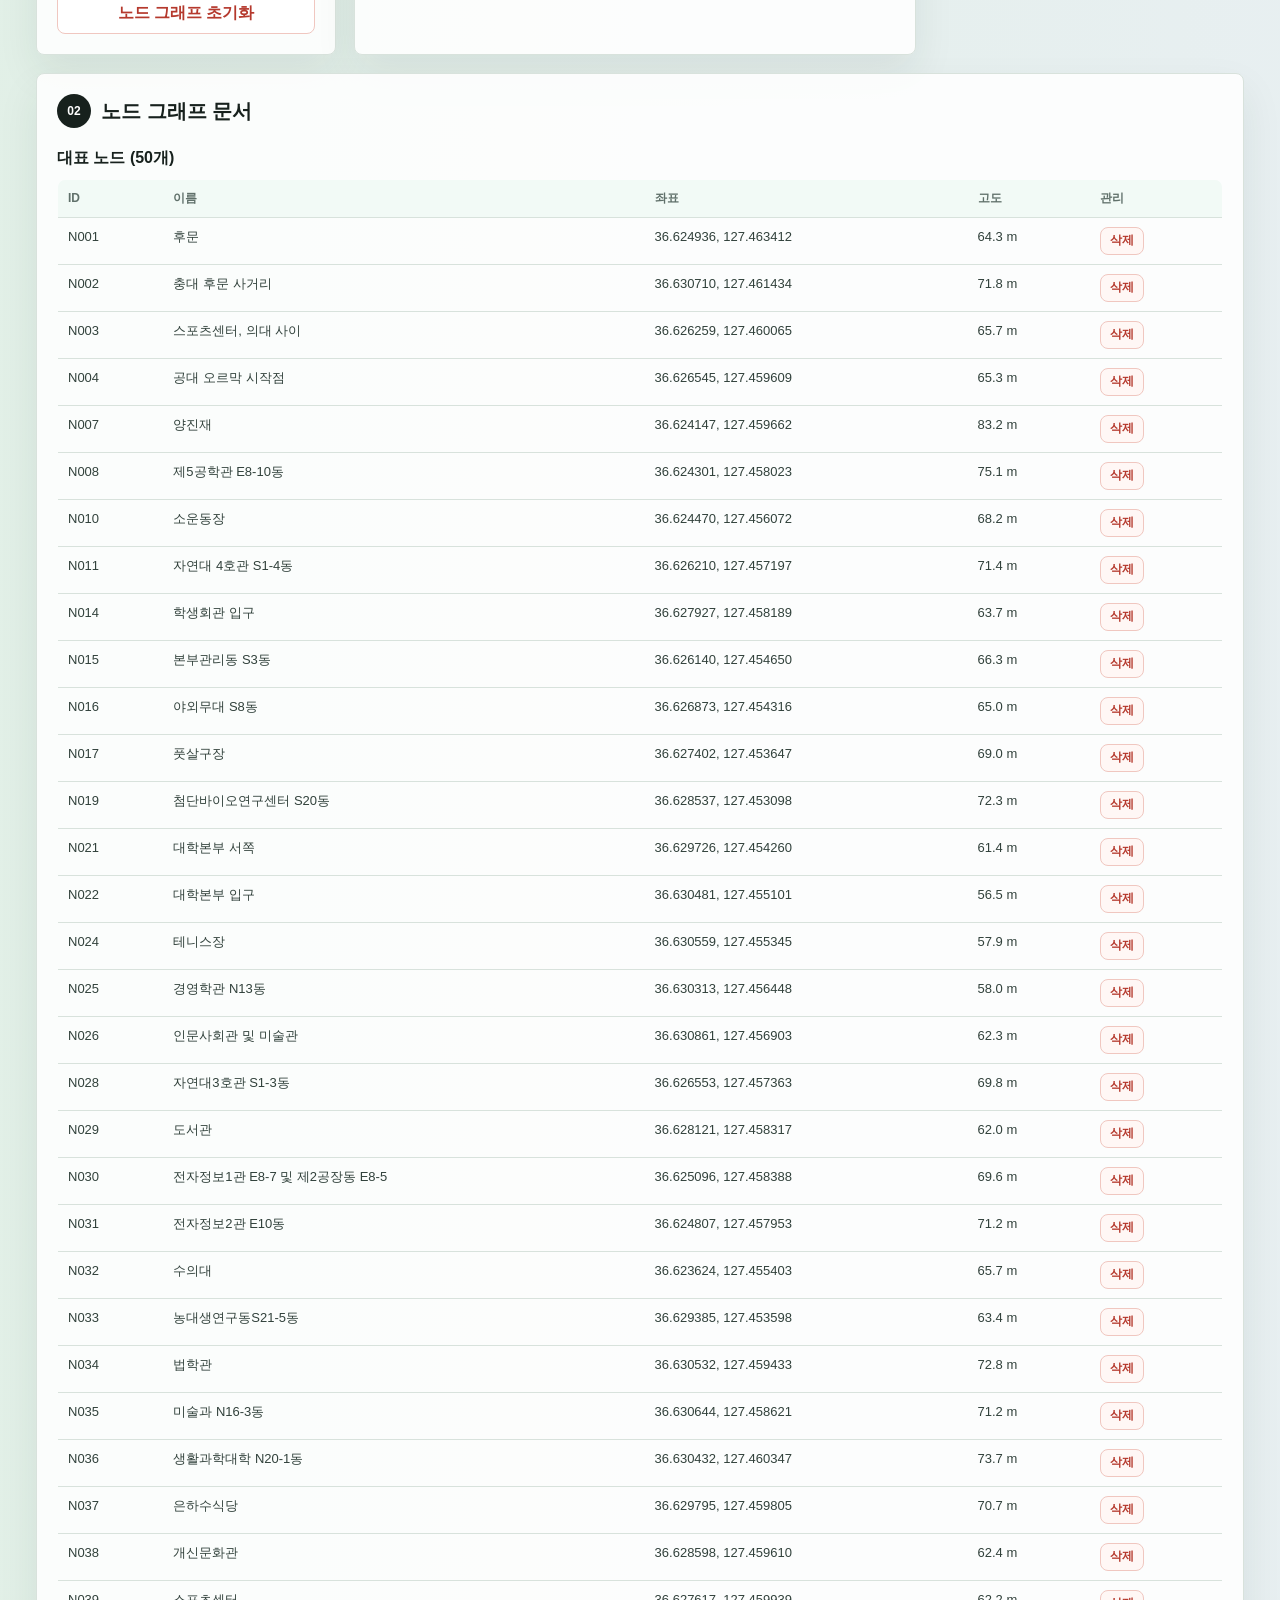
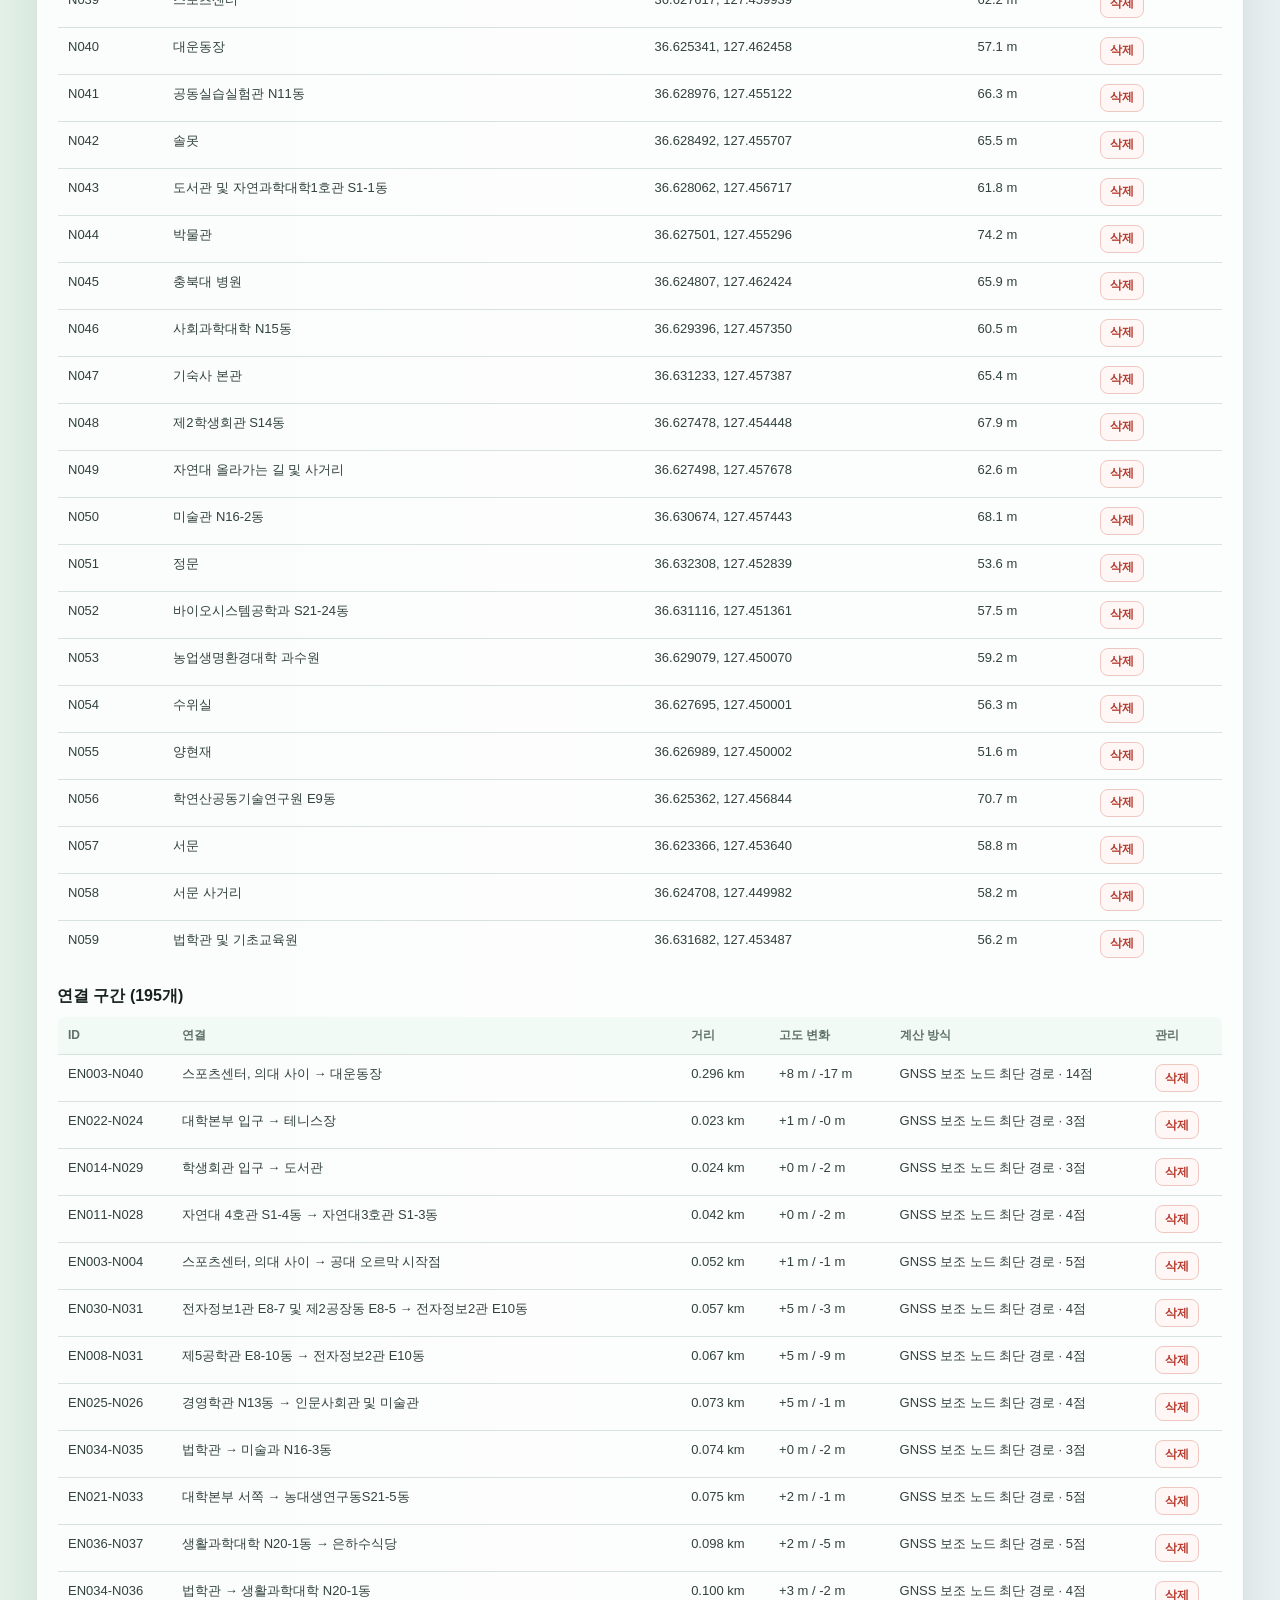
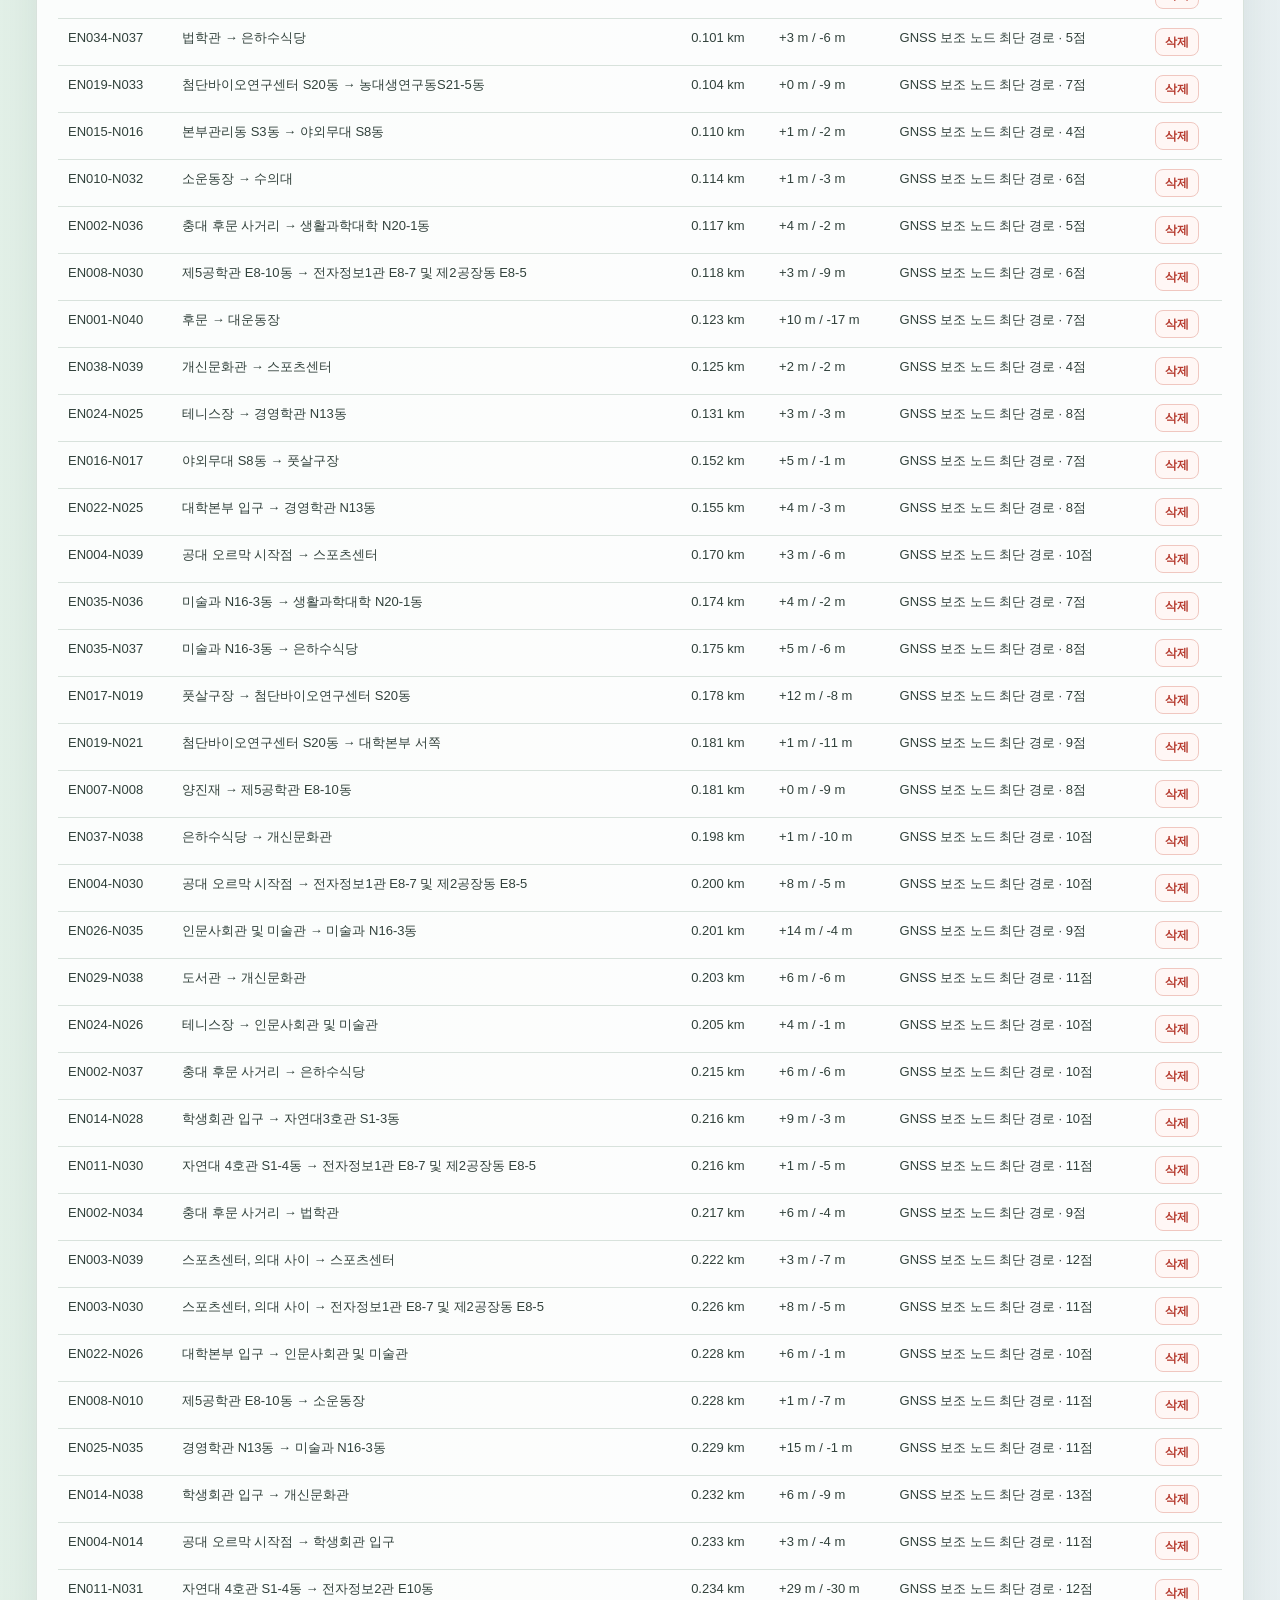
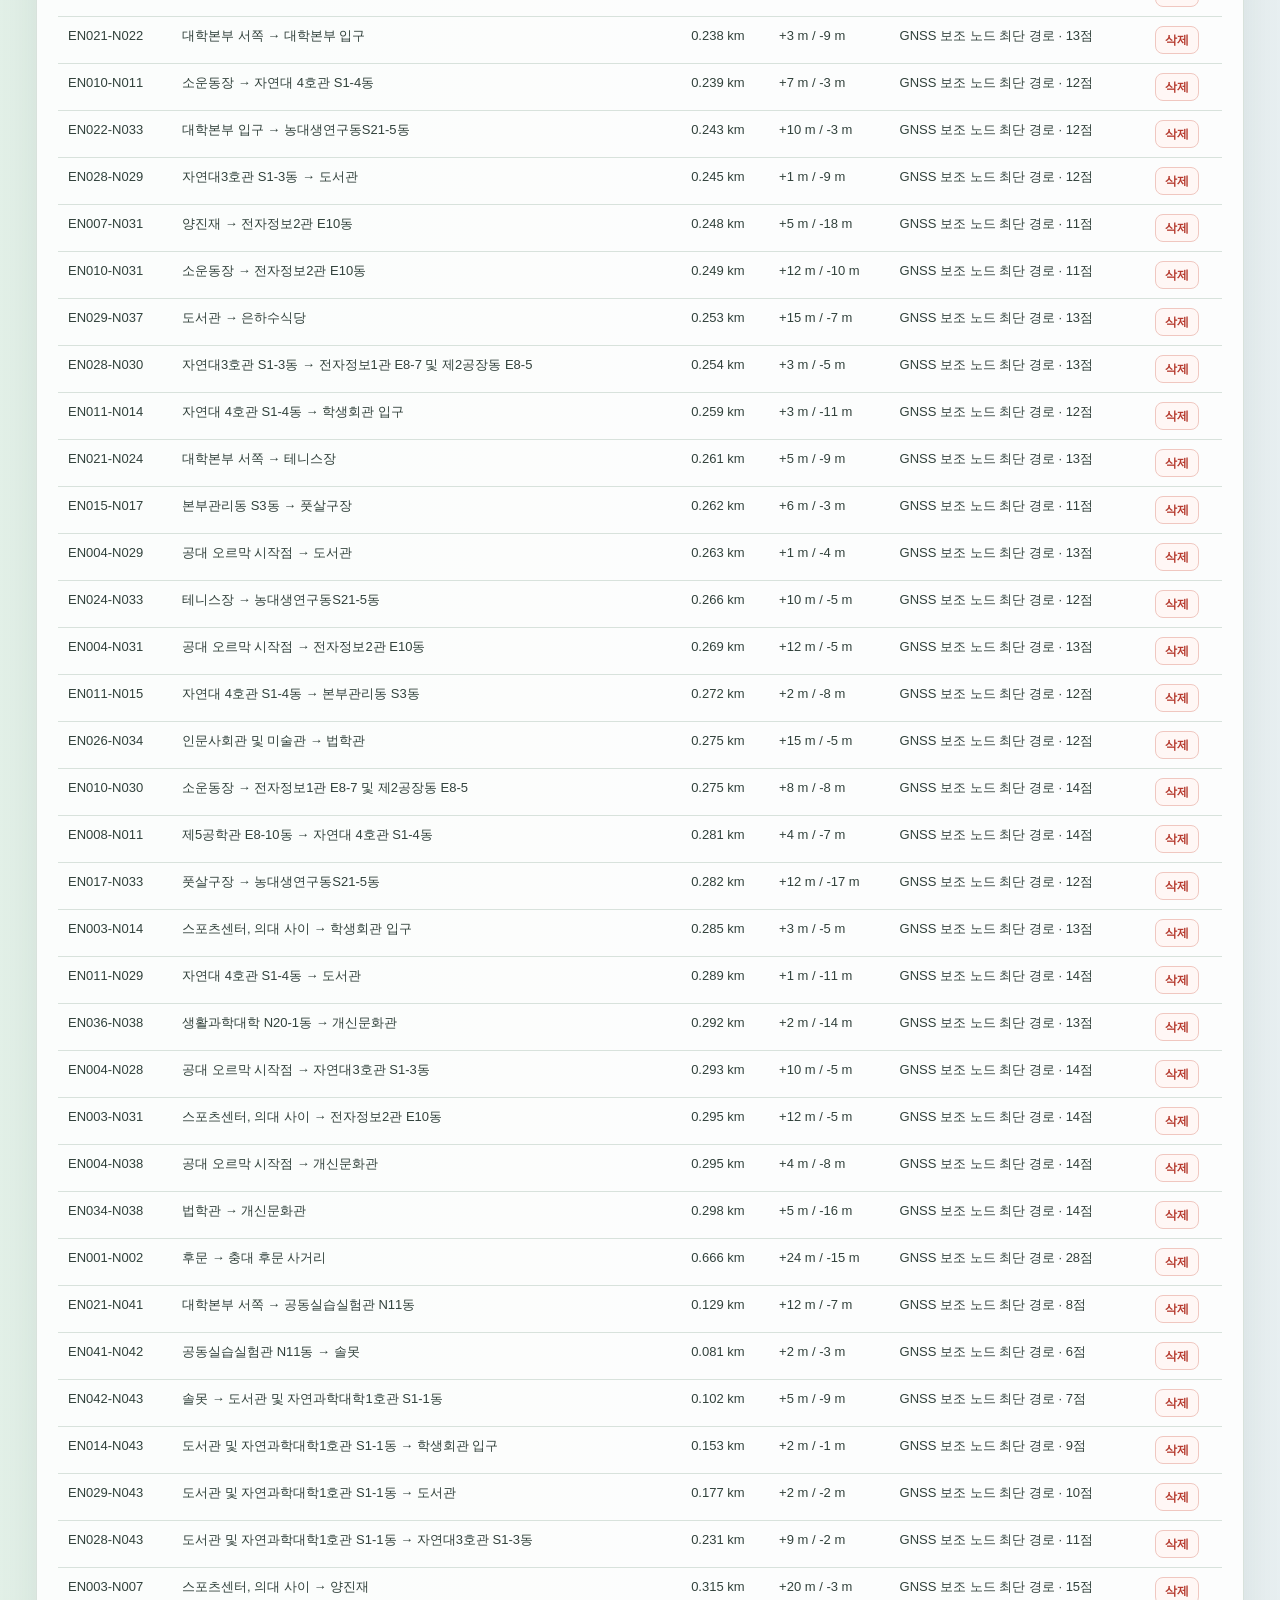
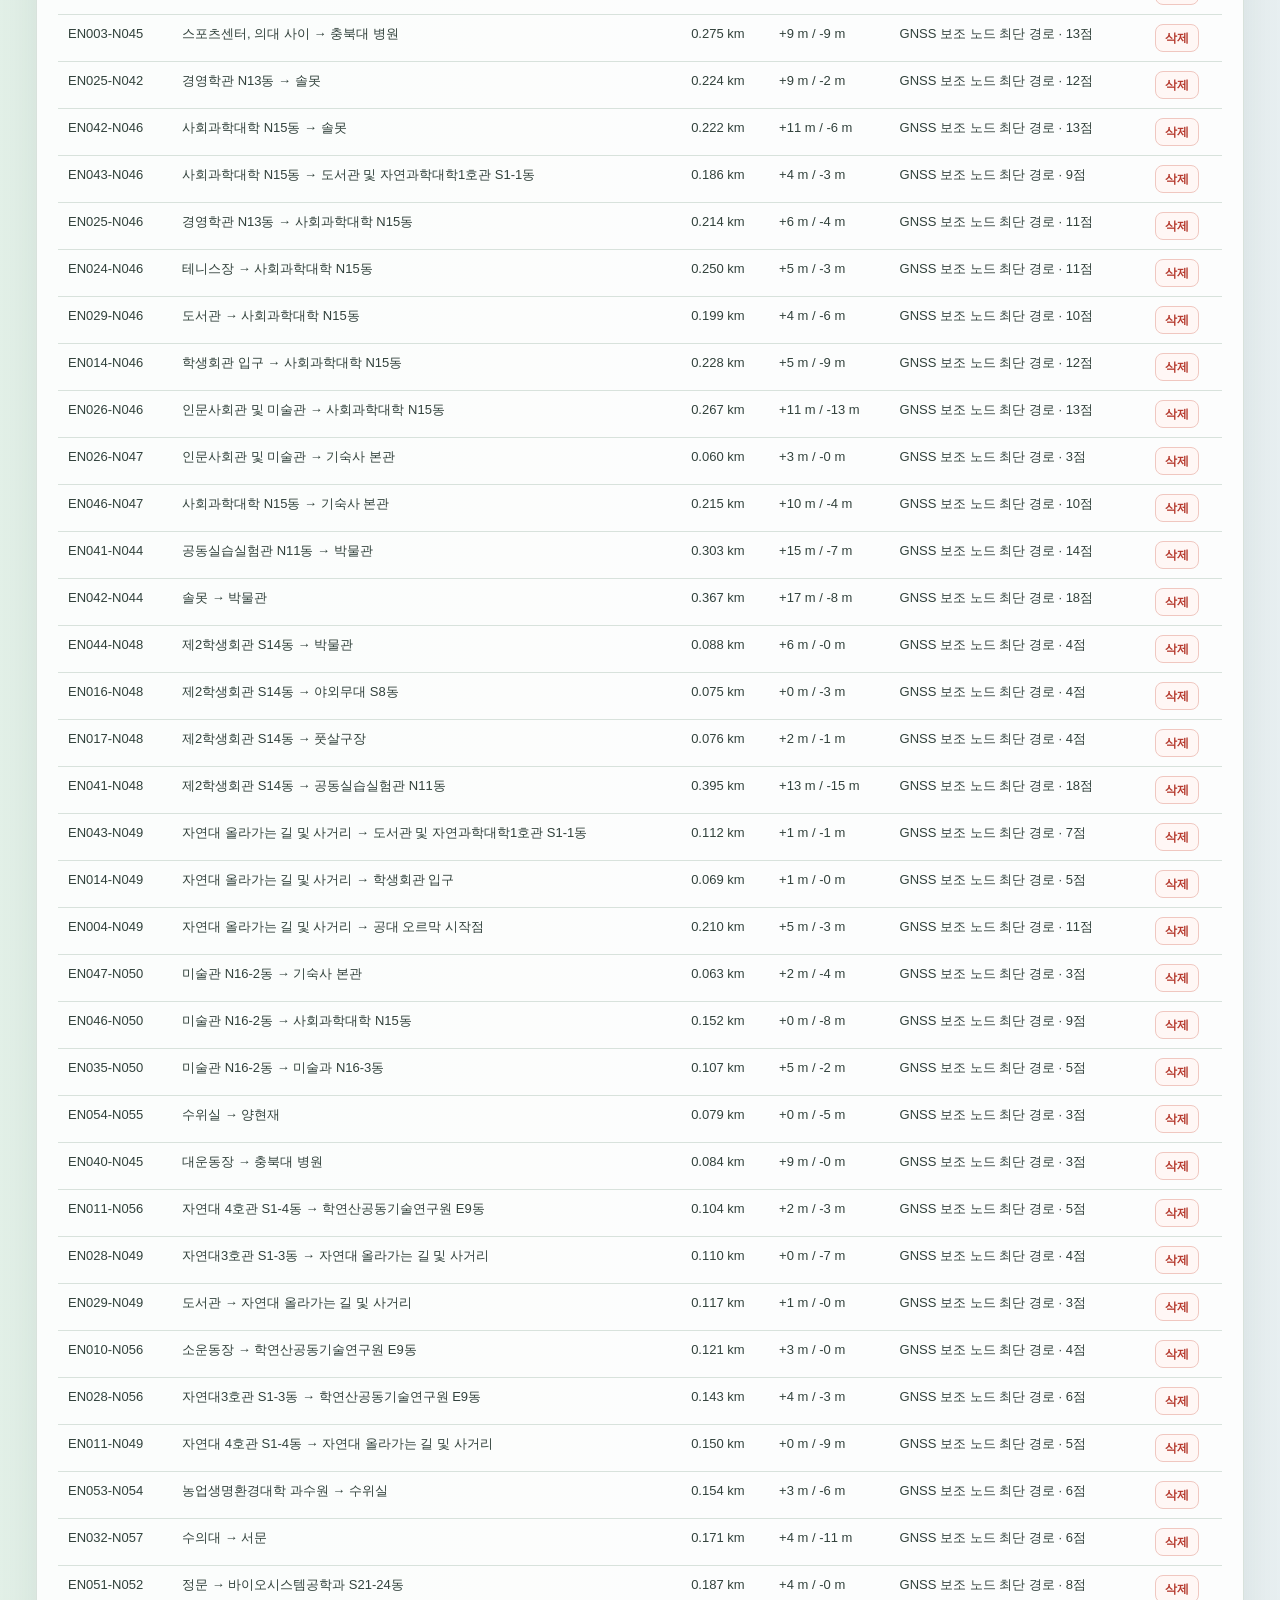
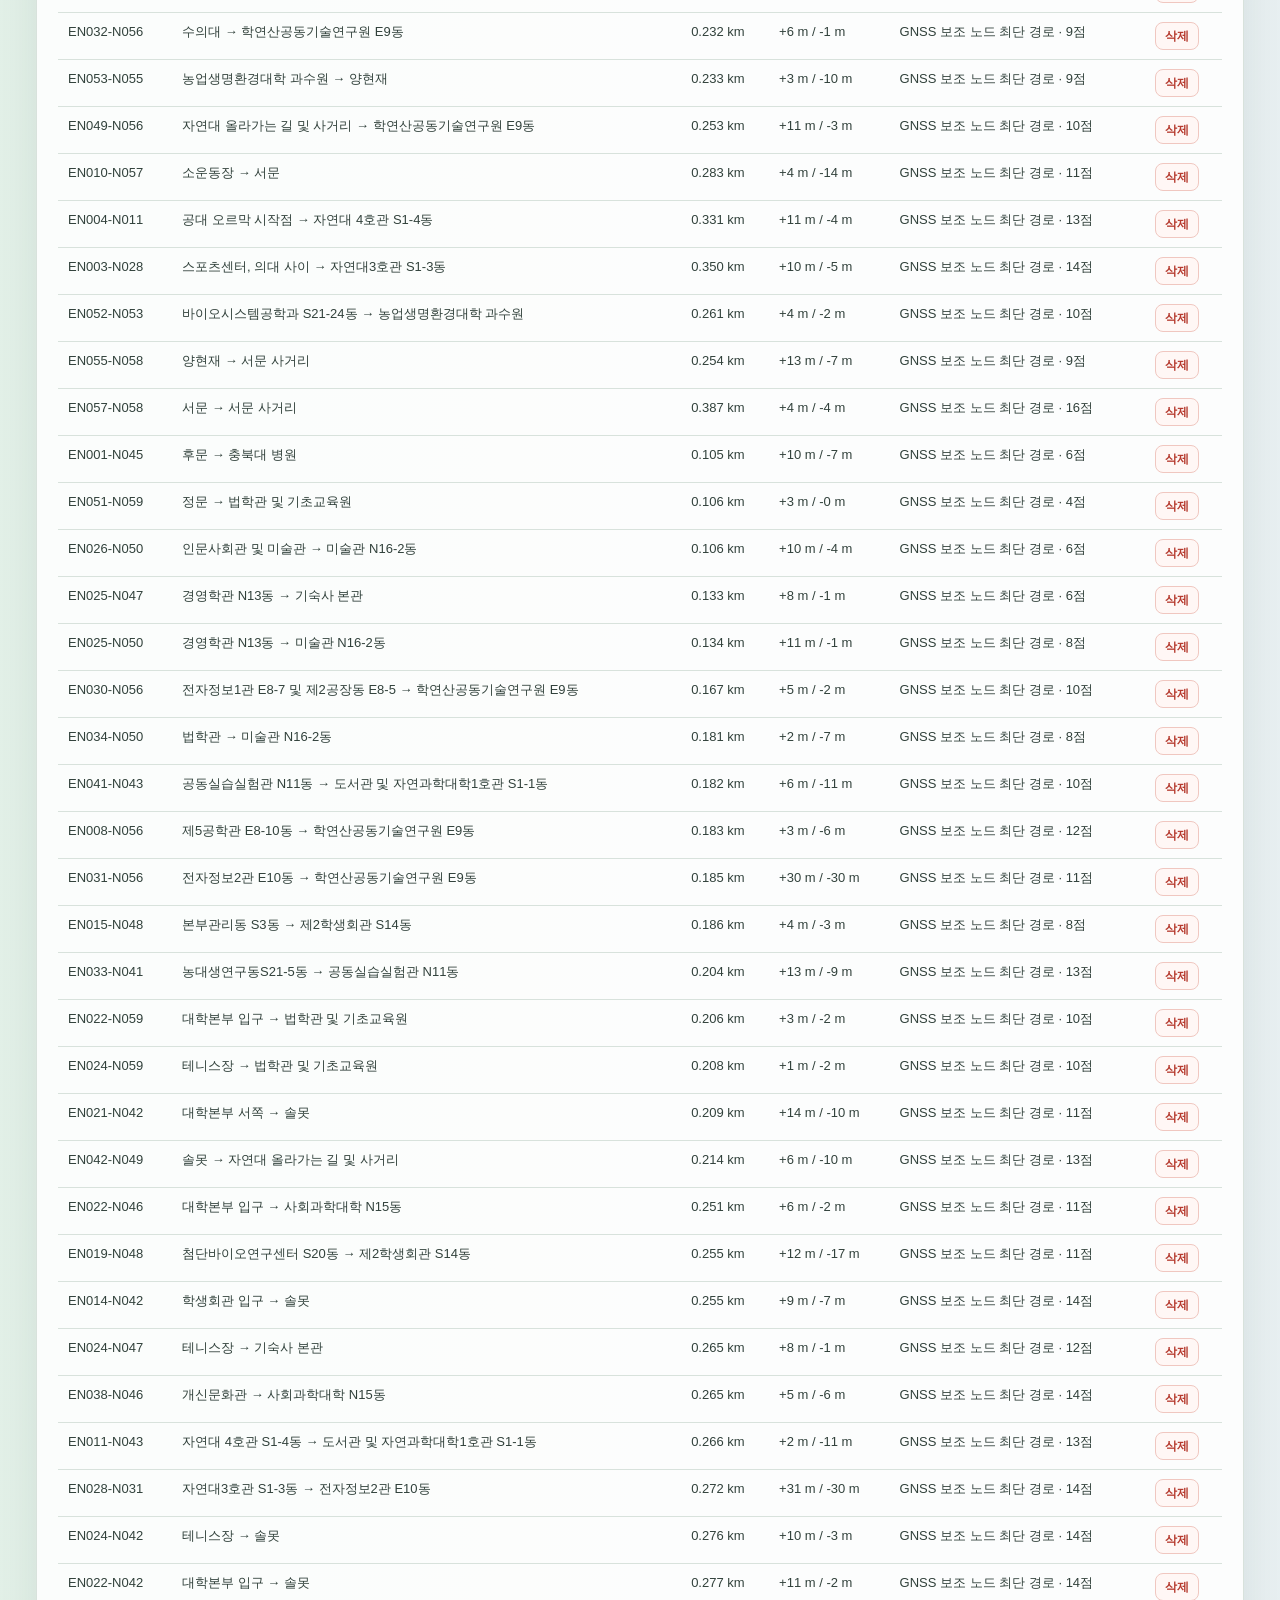
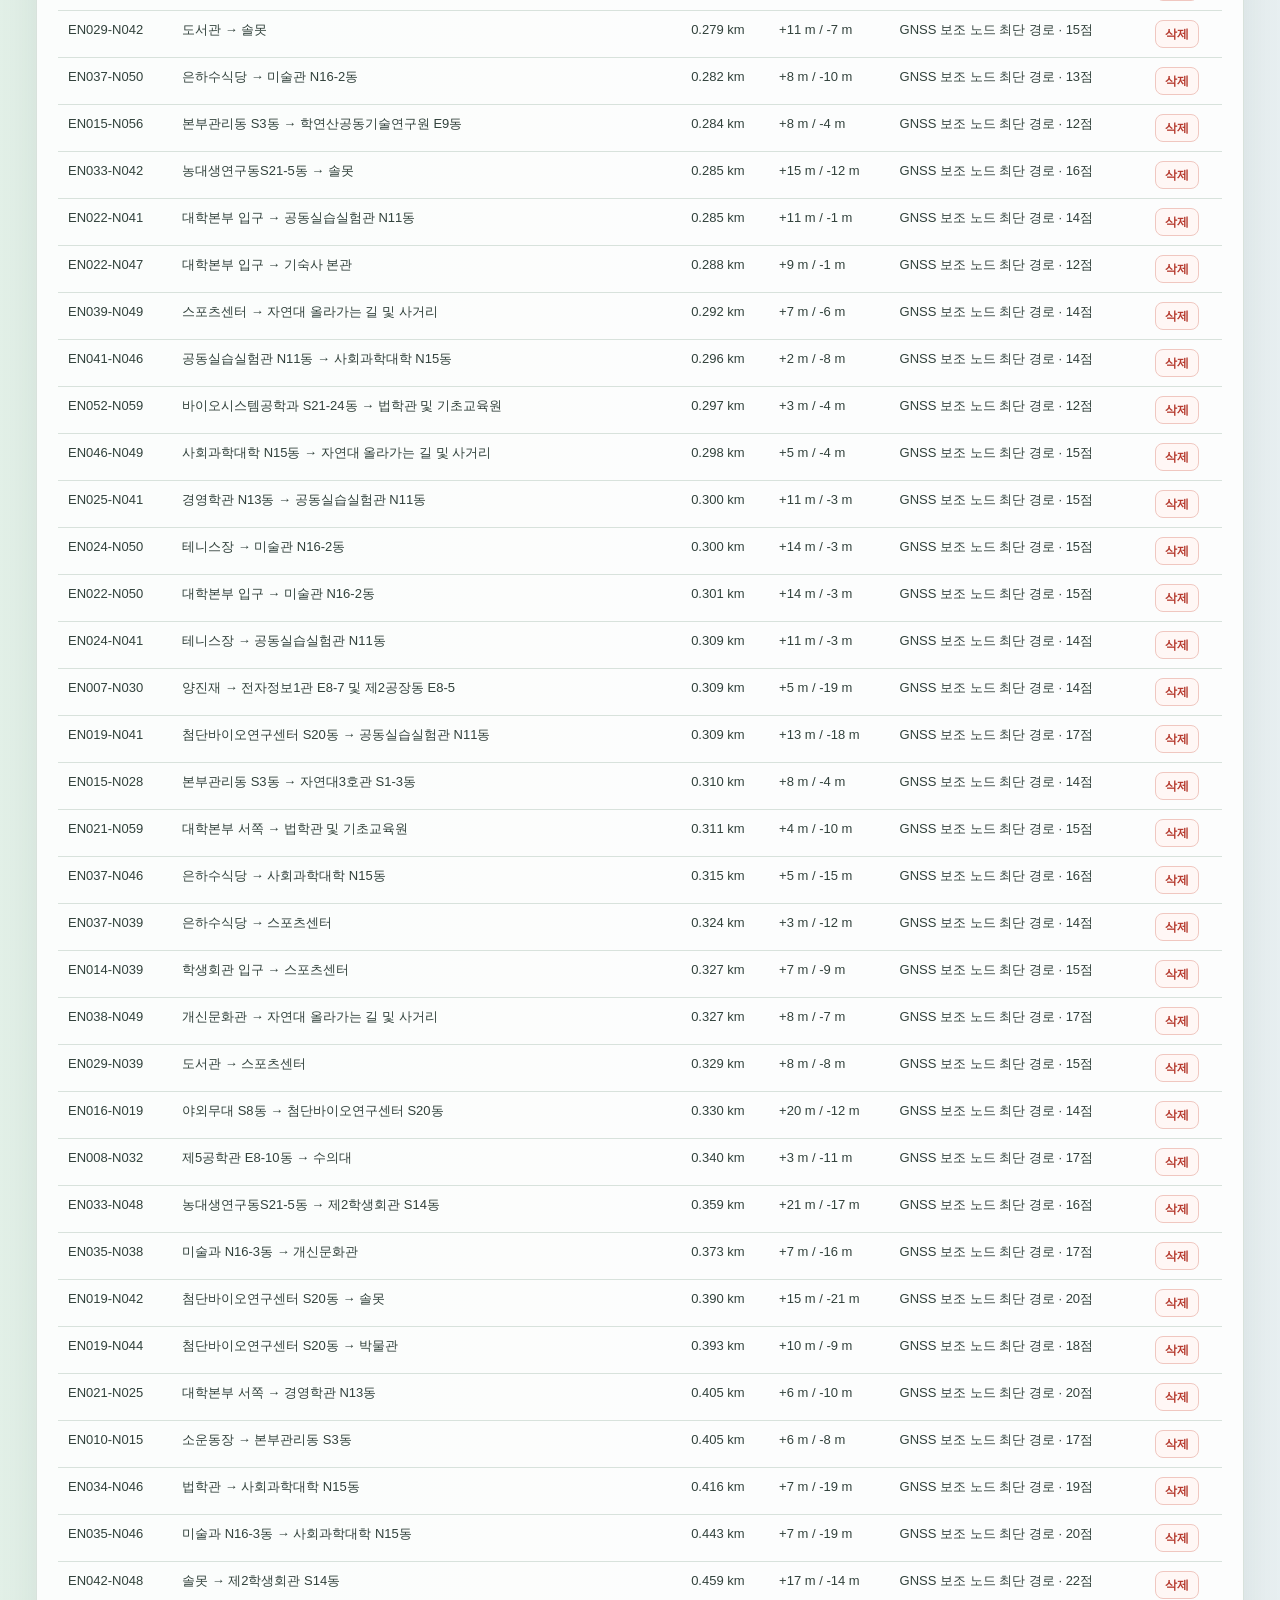
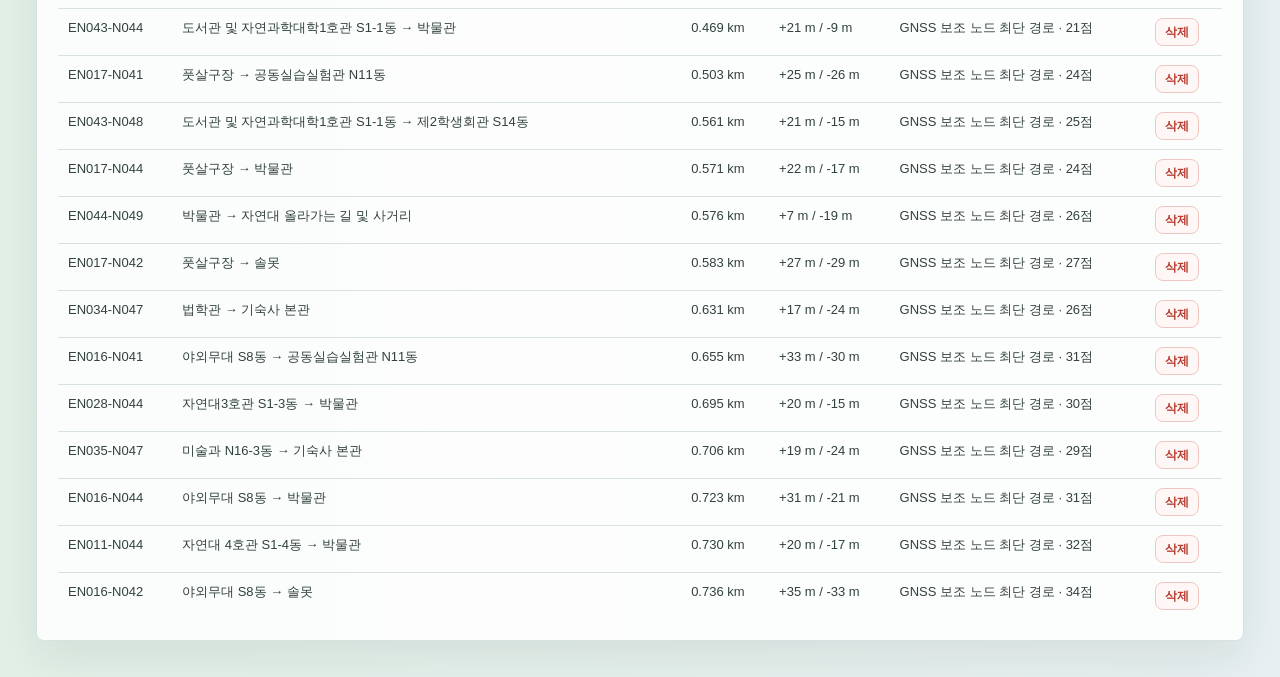
==== commit 2f08acbb: "Update bundled node graph" ====
--- a/index.html
+++ b/index.html
@@ -64,6 +64,7 @@
         <option value="gnss_log_2.csv">실측 경로 1</option>
         <option value="gnss_log_3.csv">실측 경로 2</option>
         <option value="gnss_log_4.csv">실측 경로 3</option>
+        <option value="gnss_log_5.csv">실측 경로 4</option>
       </select>
 
       <button class="secondary-action" id="loadMeasuredNodes">GNSS: OFF</button>
@@ -219,6 +220,6 @@
     </section>
   </main>
 
-  <script src="app.js?v=20260522-under5-clean-routes"></script>
+  <script src="app.js?v=20260523-node-graph-8"></script>
 </body>
 </html>
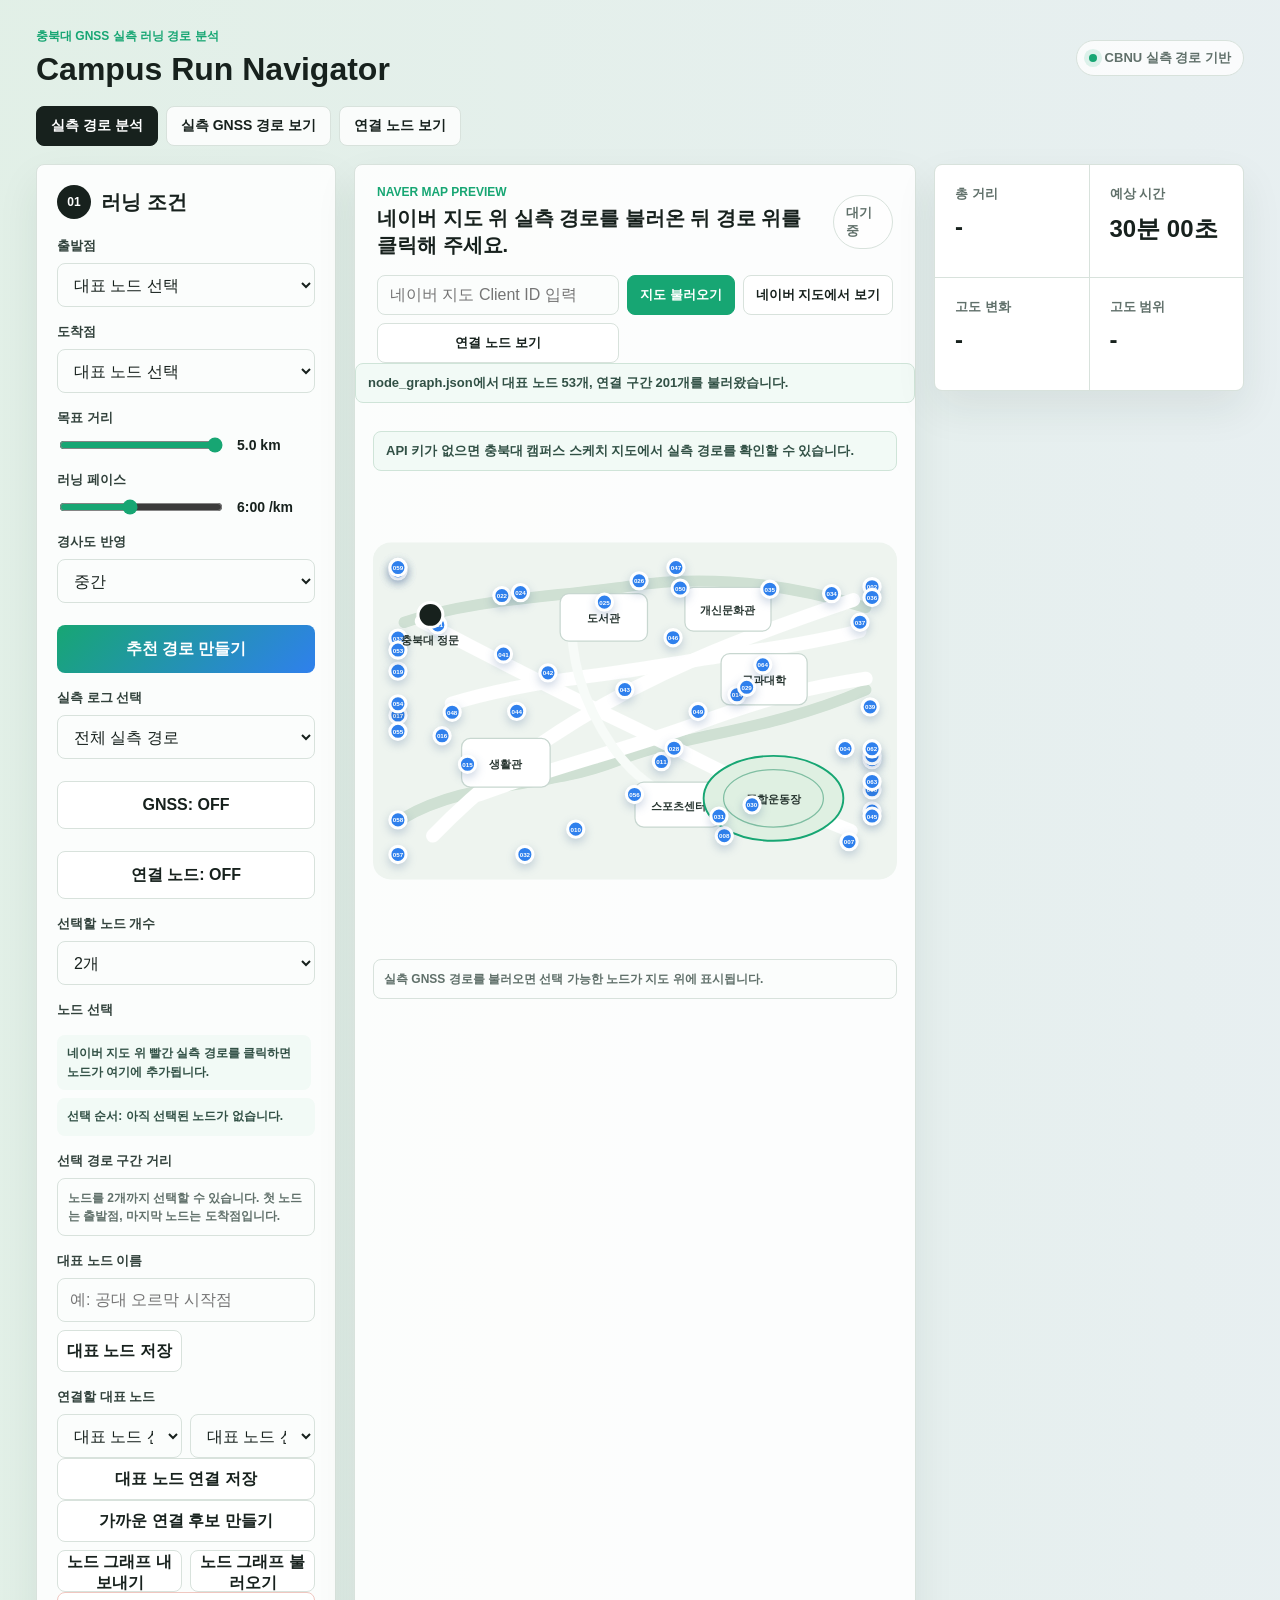
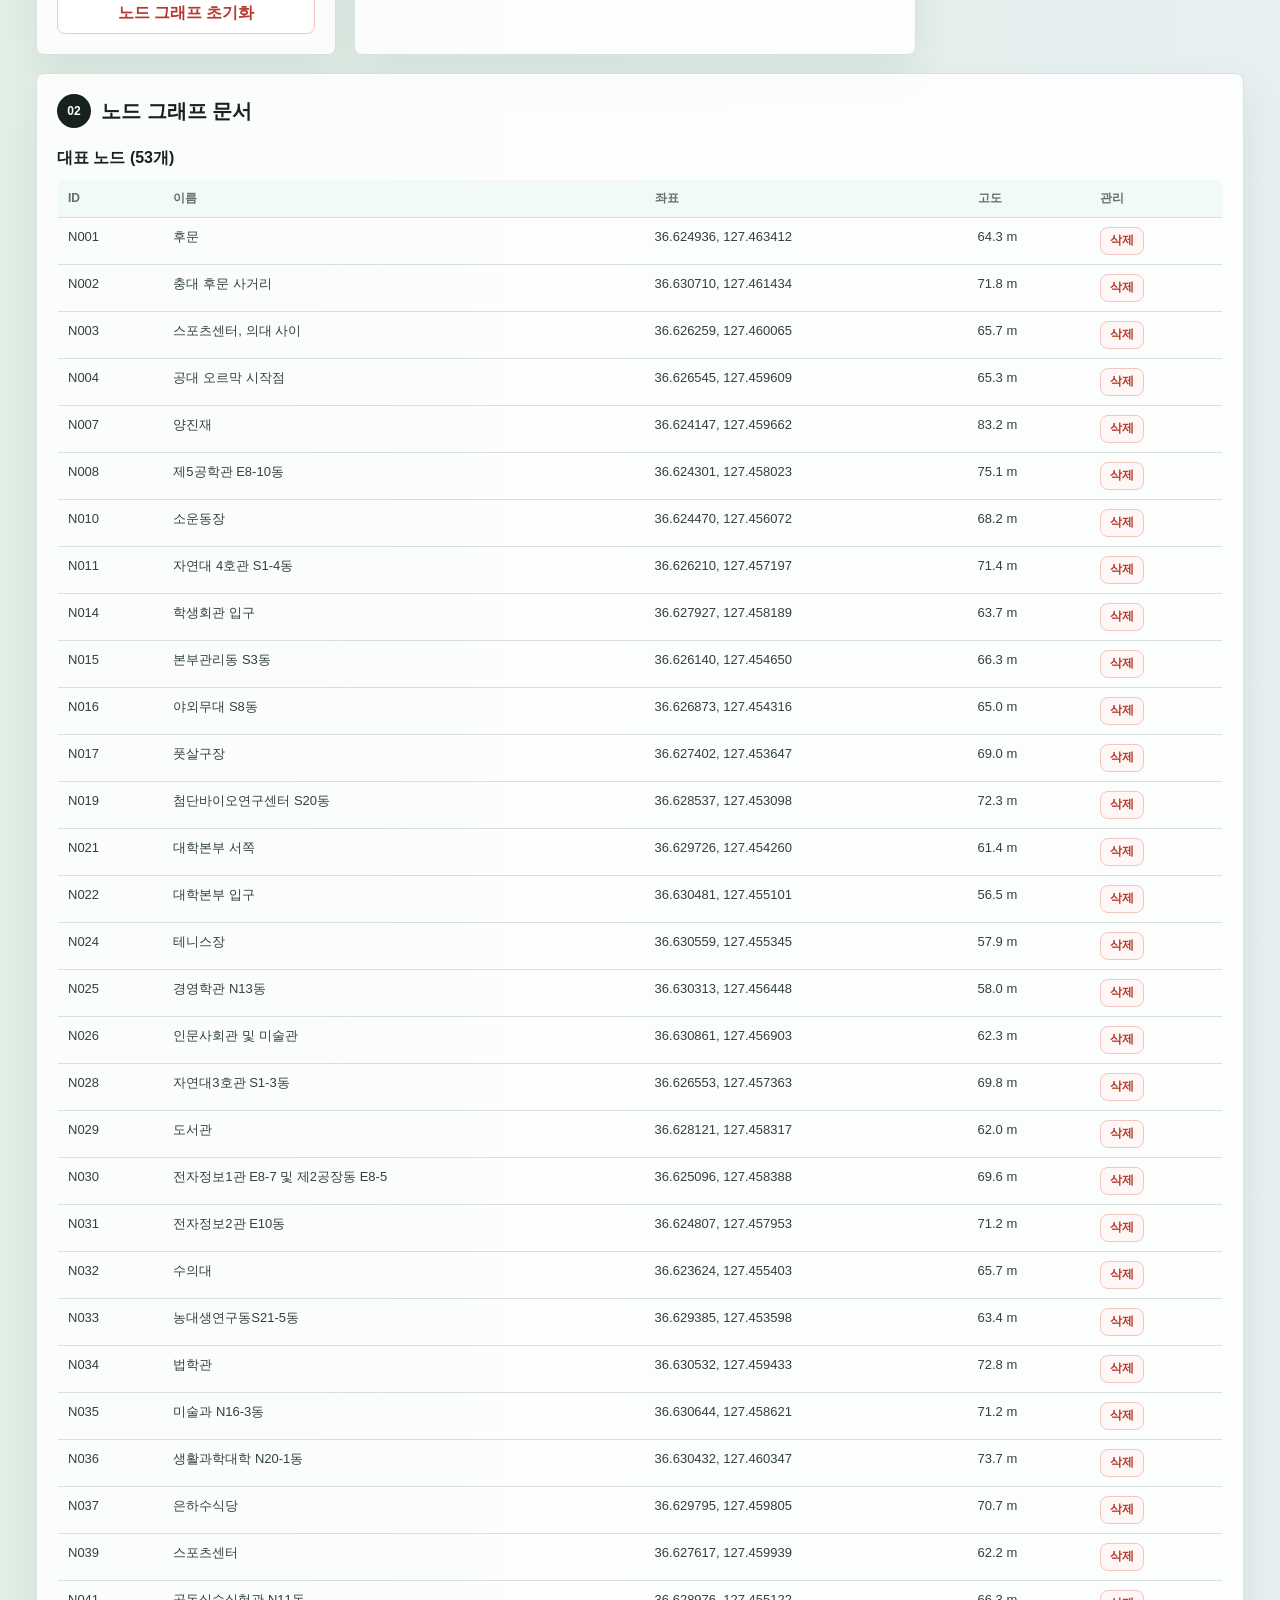
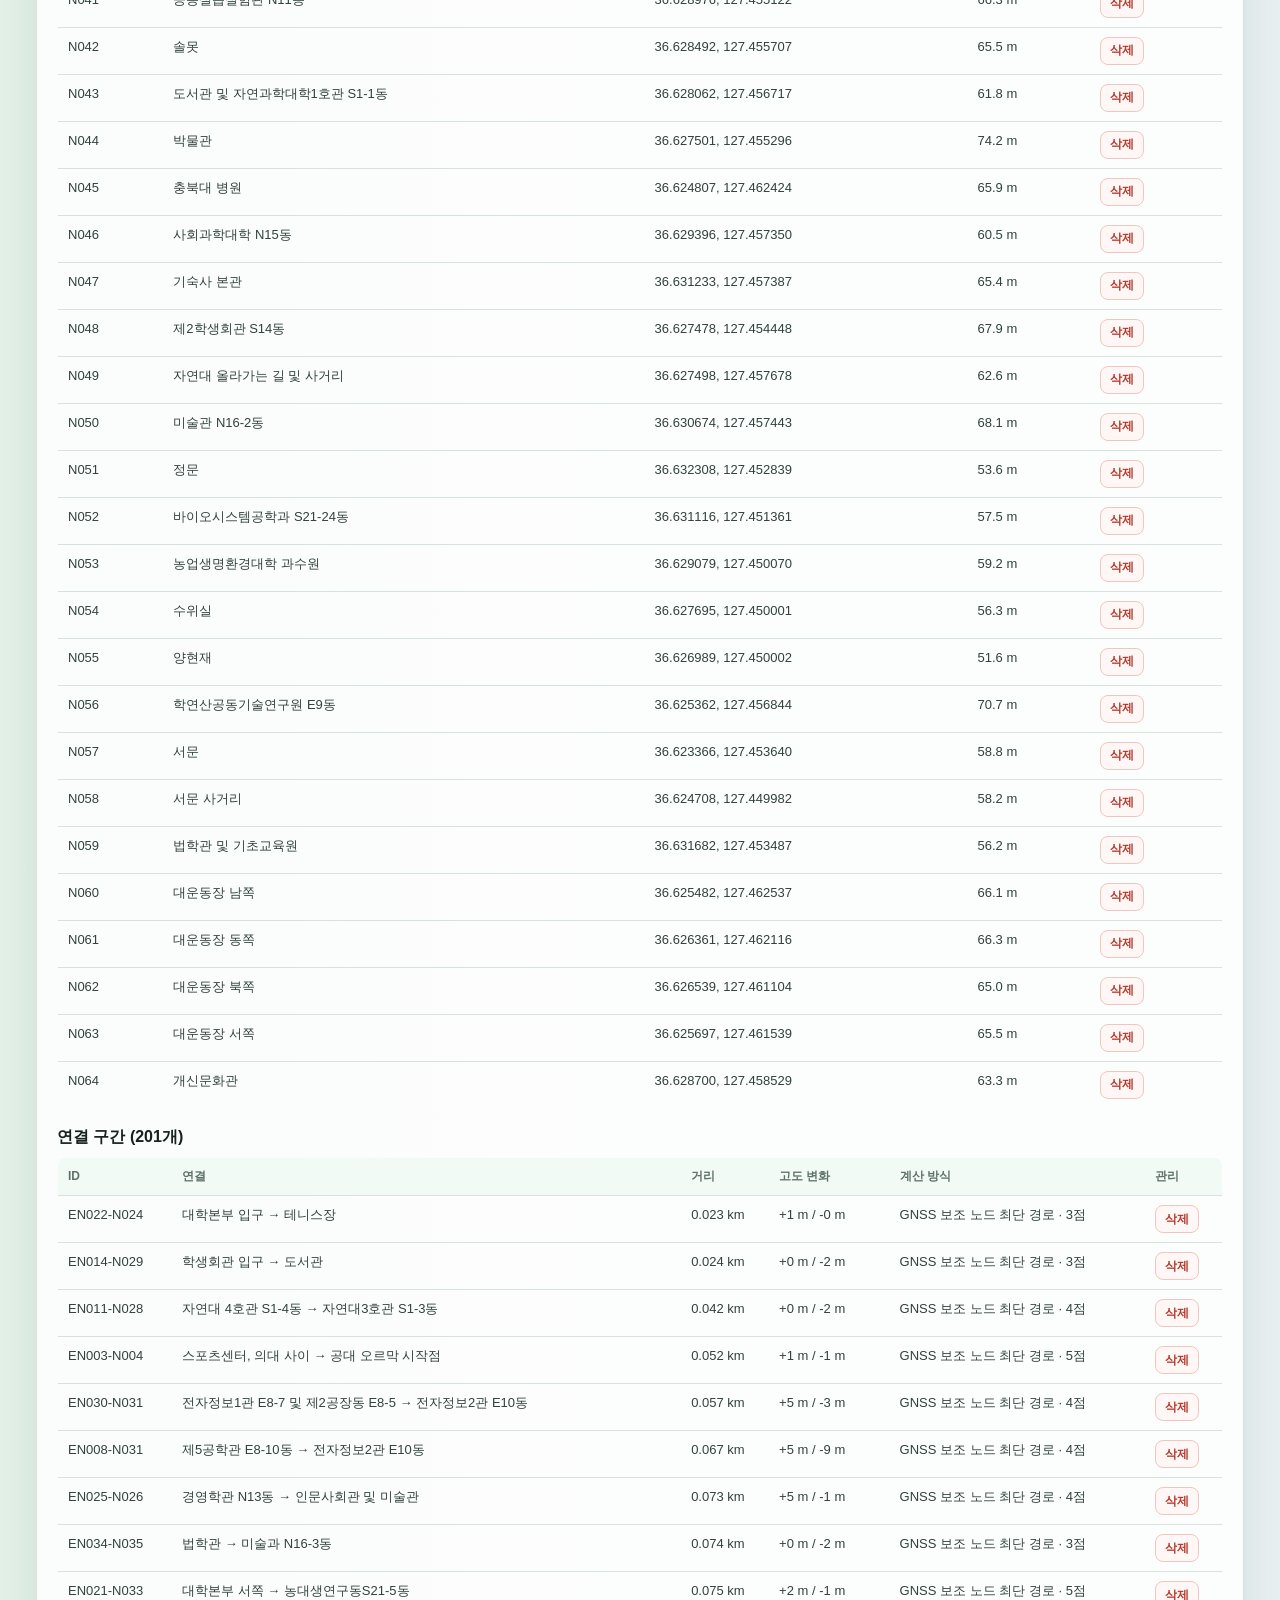
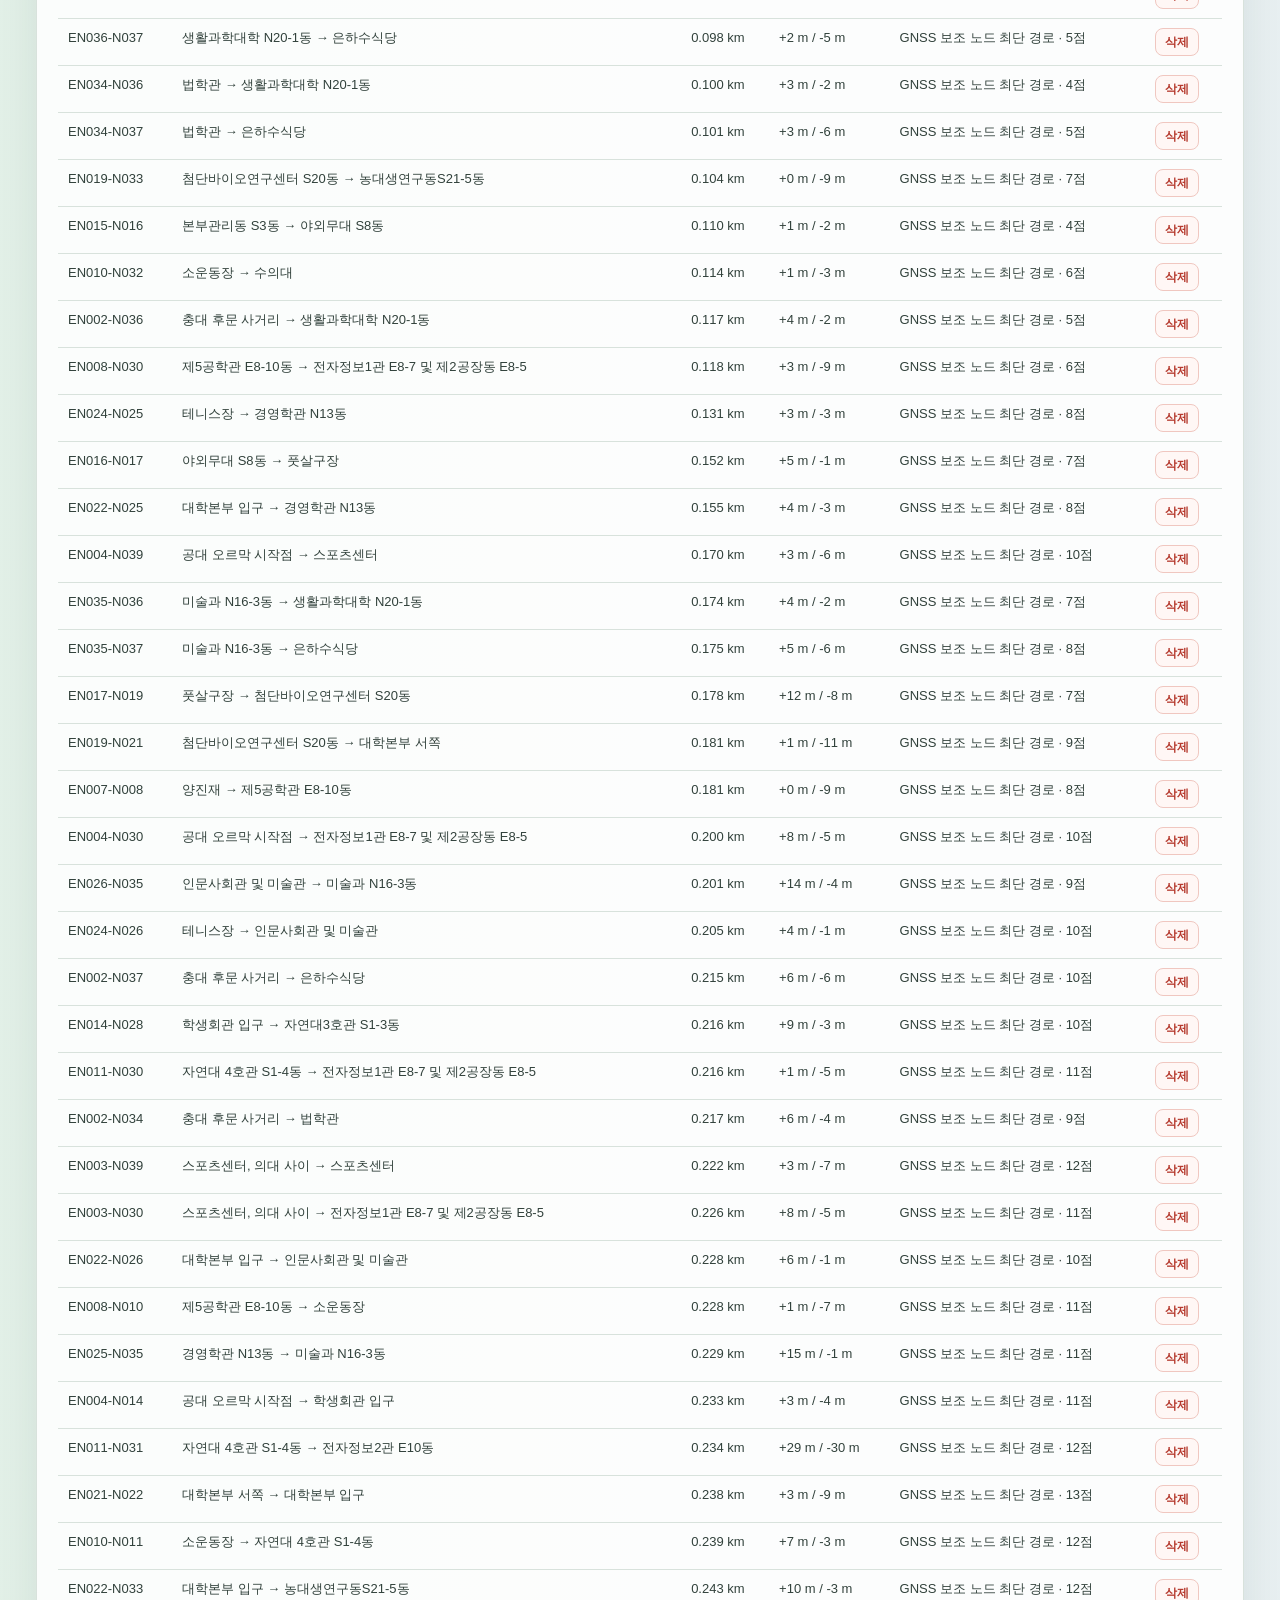
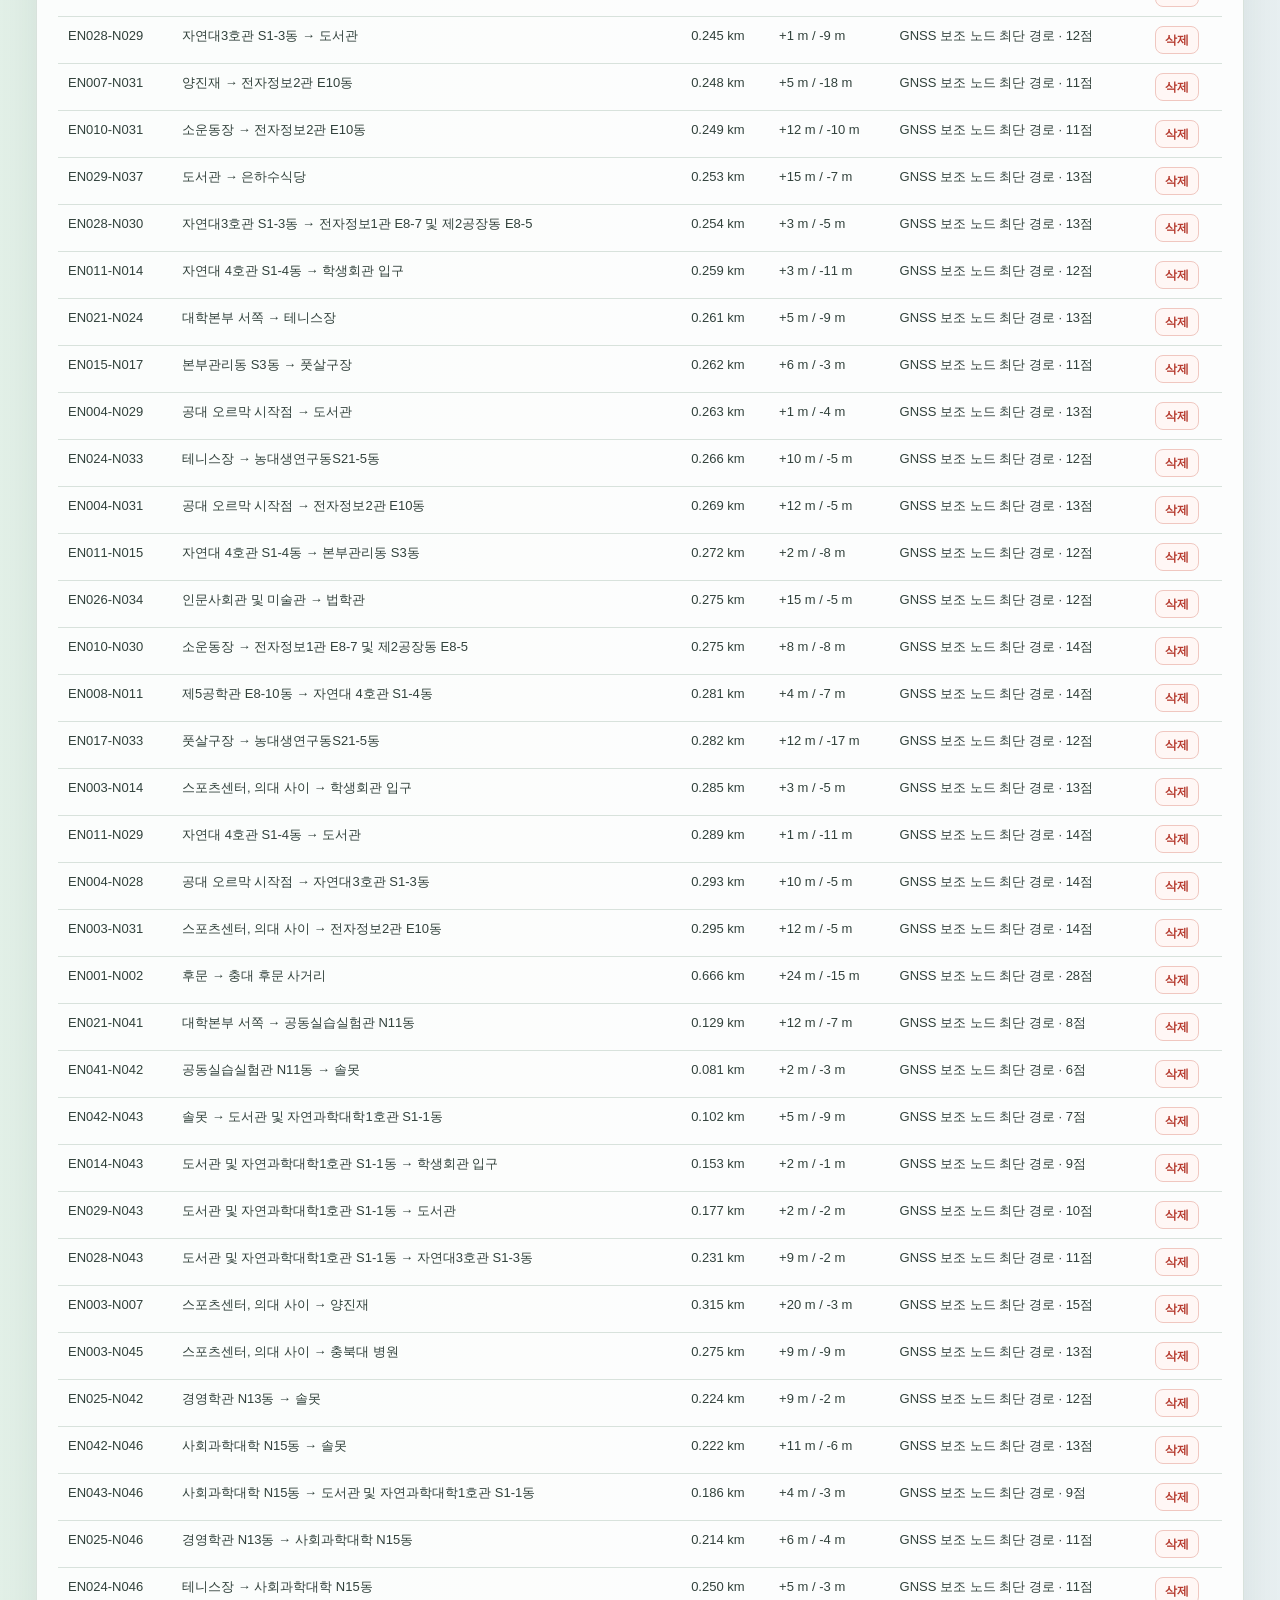
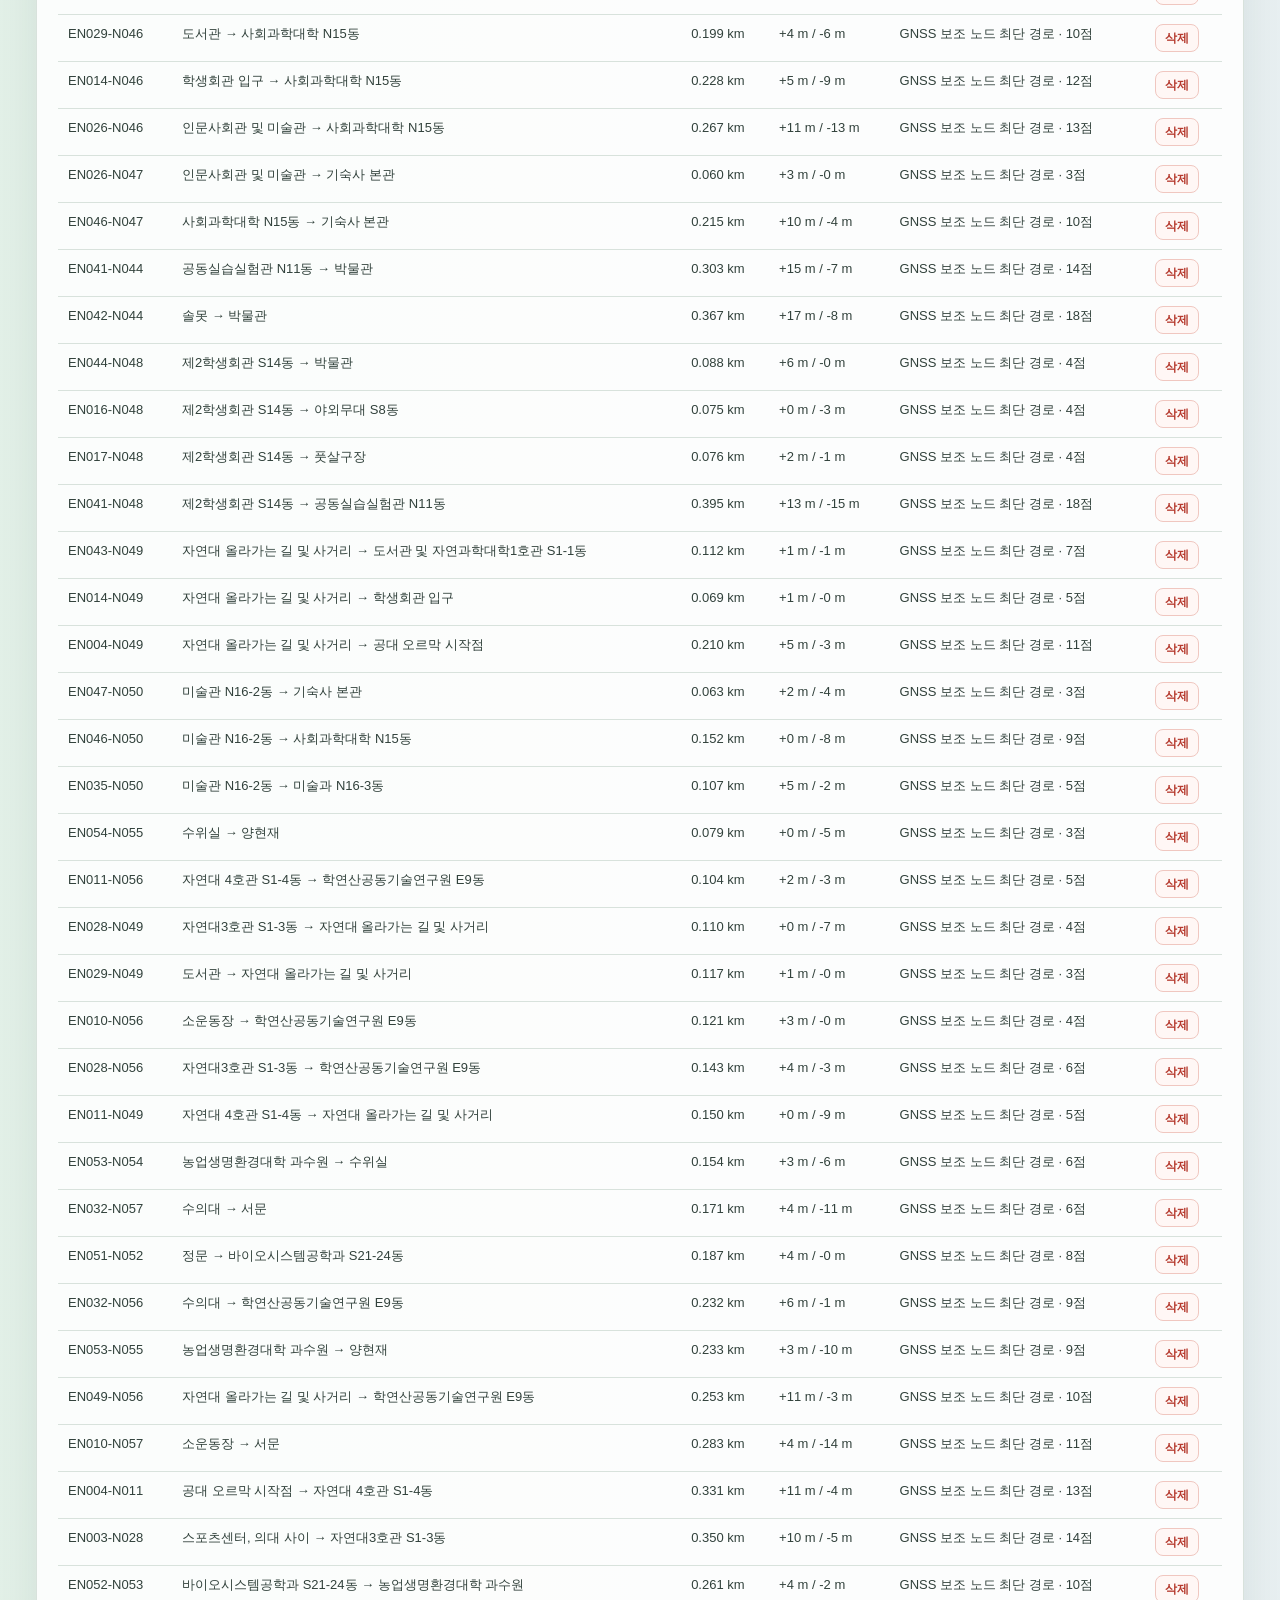
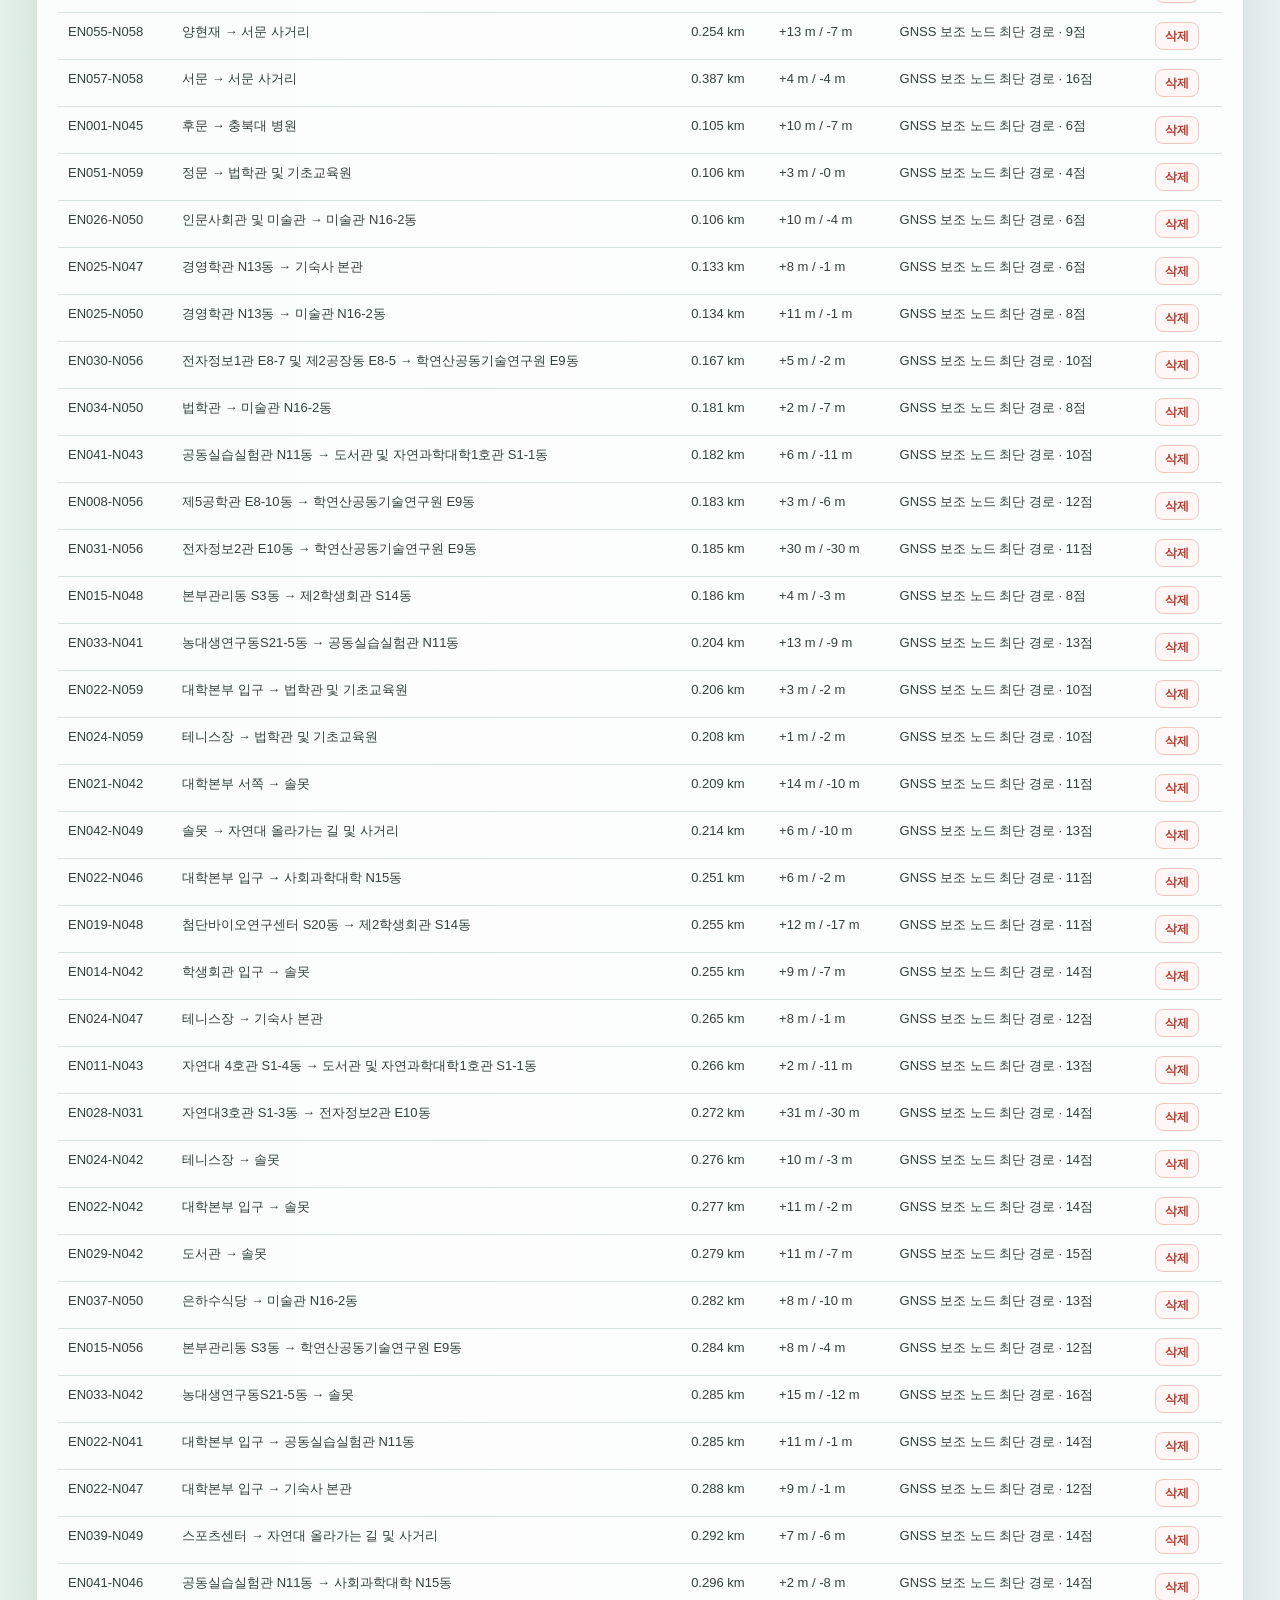
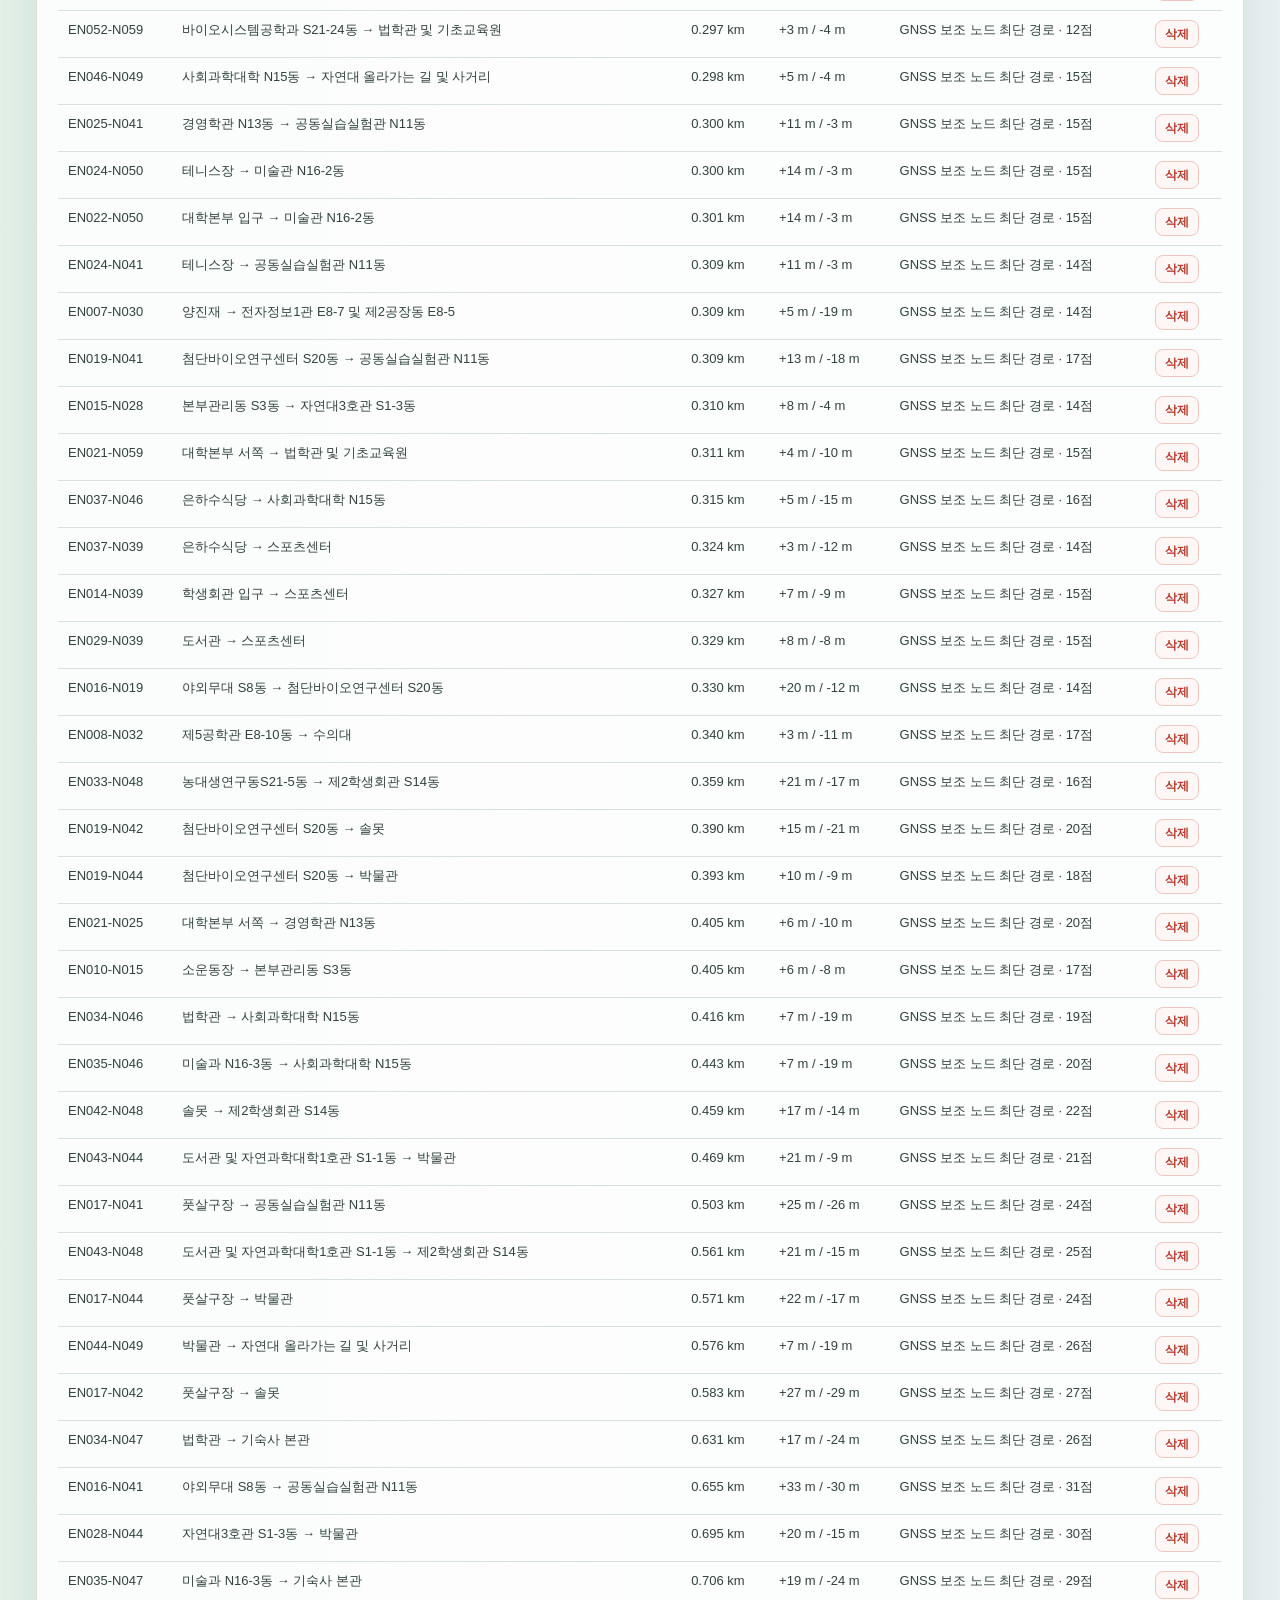
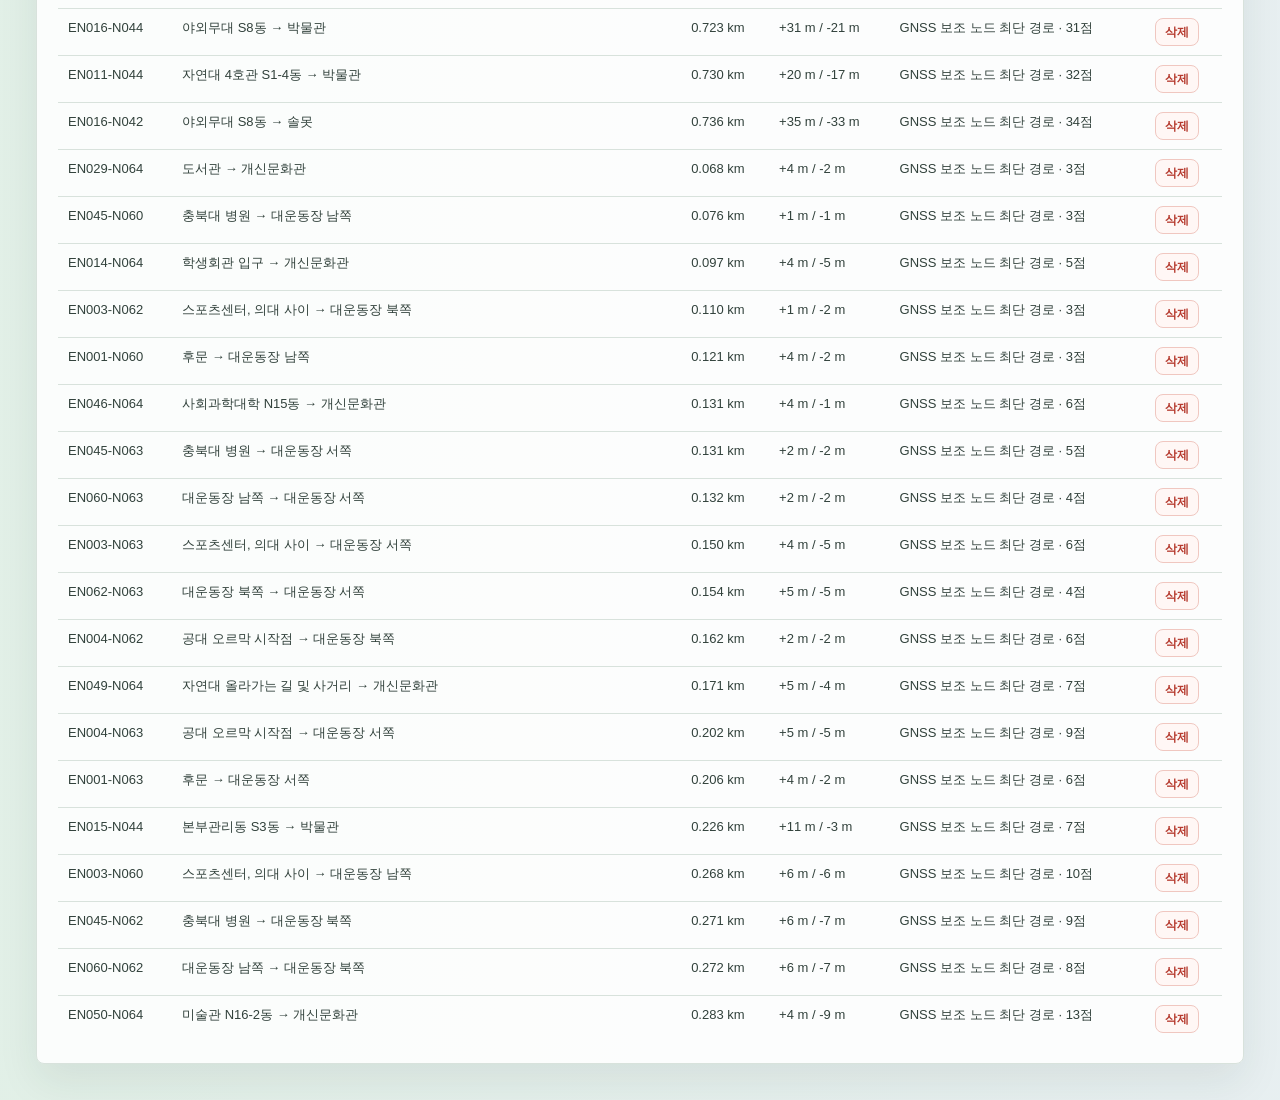
==== commit a972ee21: "Update node graph to latest export" ====
--- a/index.html
+++ b/index.html
@@ -220,6 +220,6 @@
     </section>
   </main>
 
-  <script src="app.js?v=20260523-node-graph-8"></script>
+  <script src="app.js?v=20260523-node-graph-9"></script>
 </body>
 </html>
